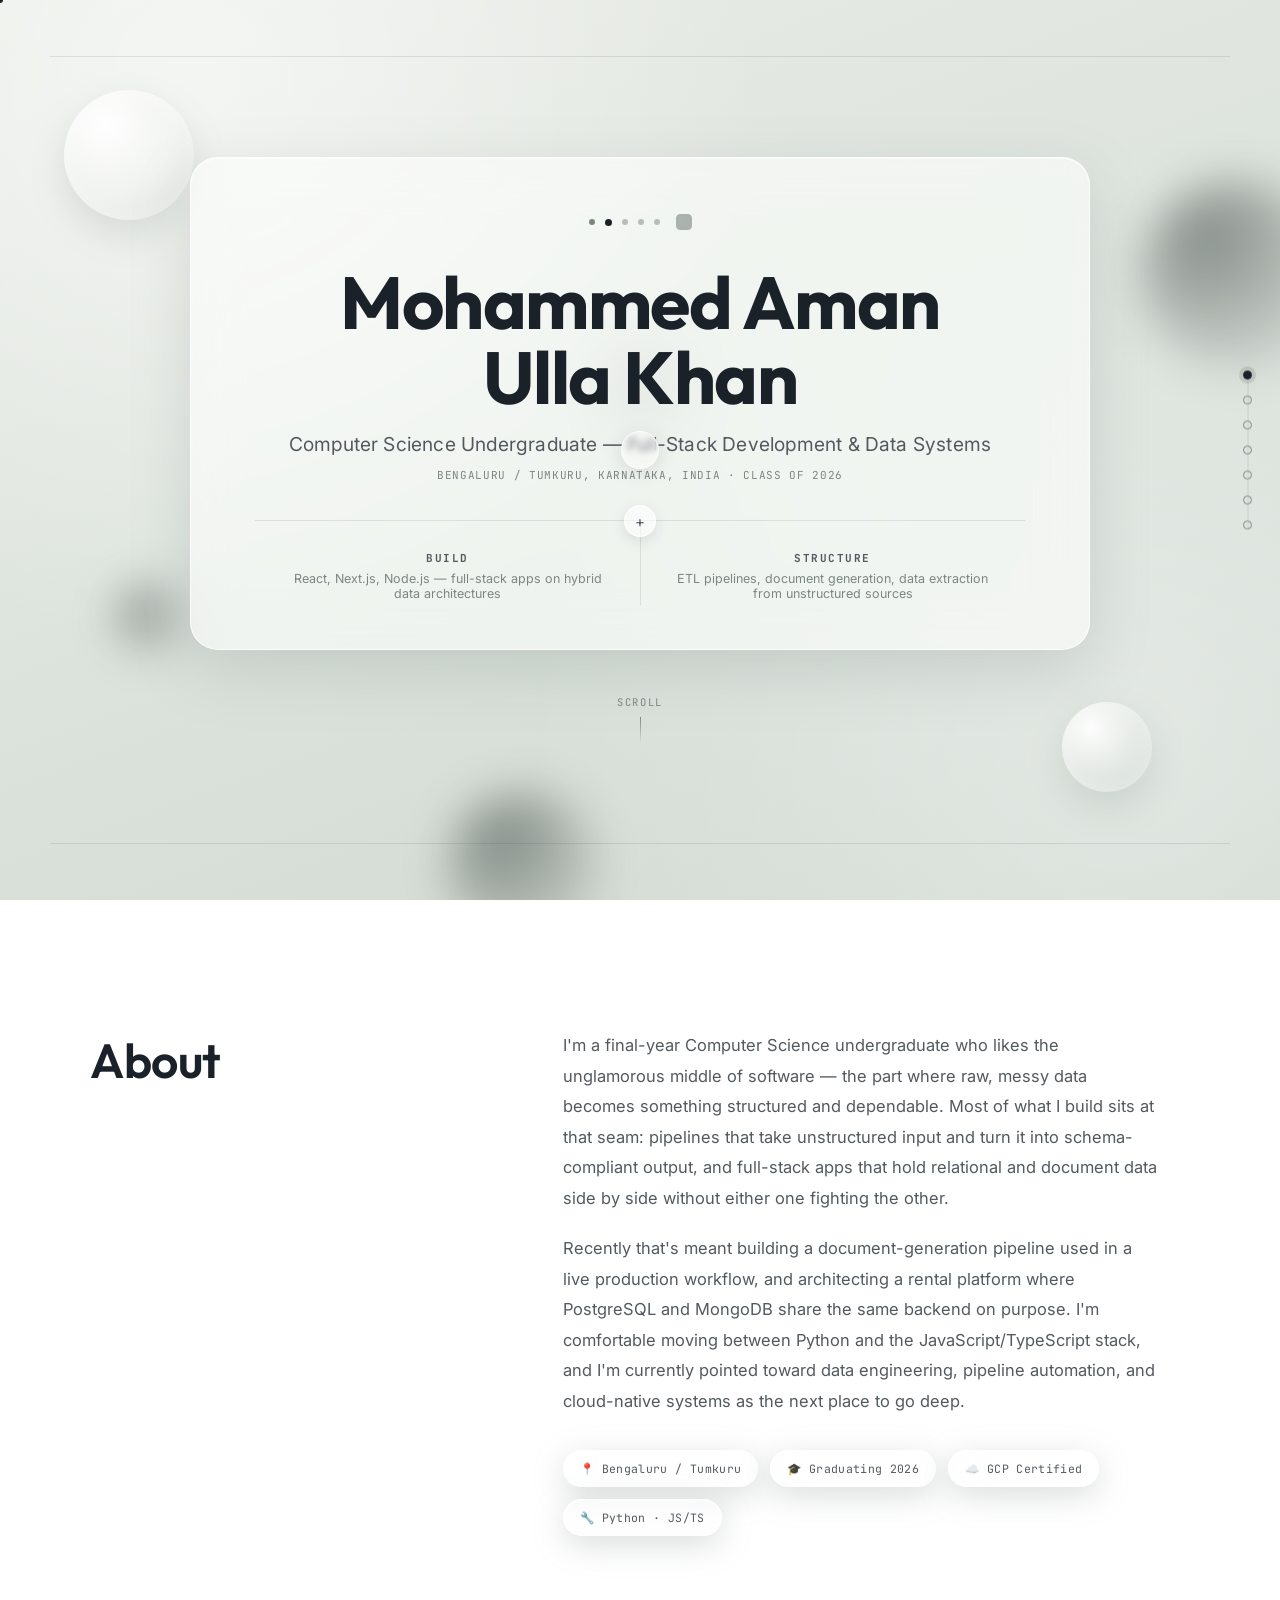
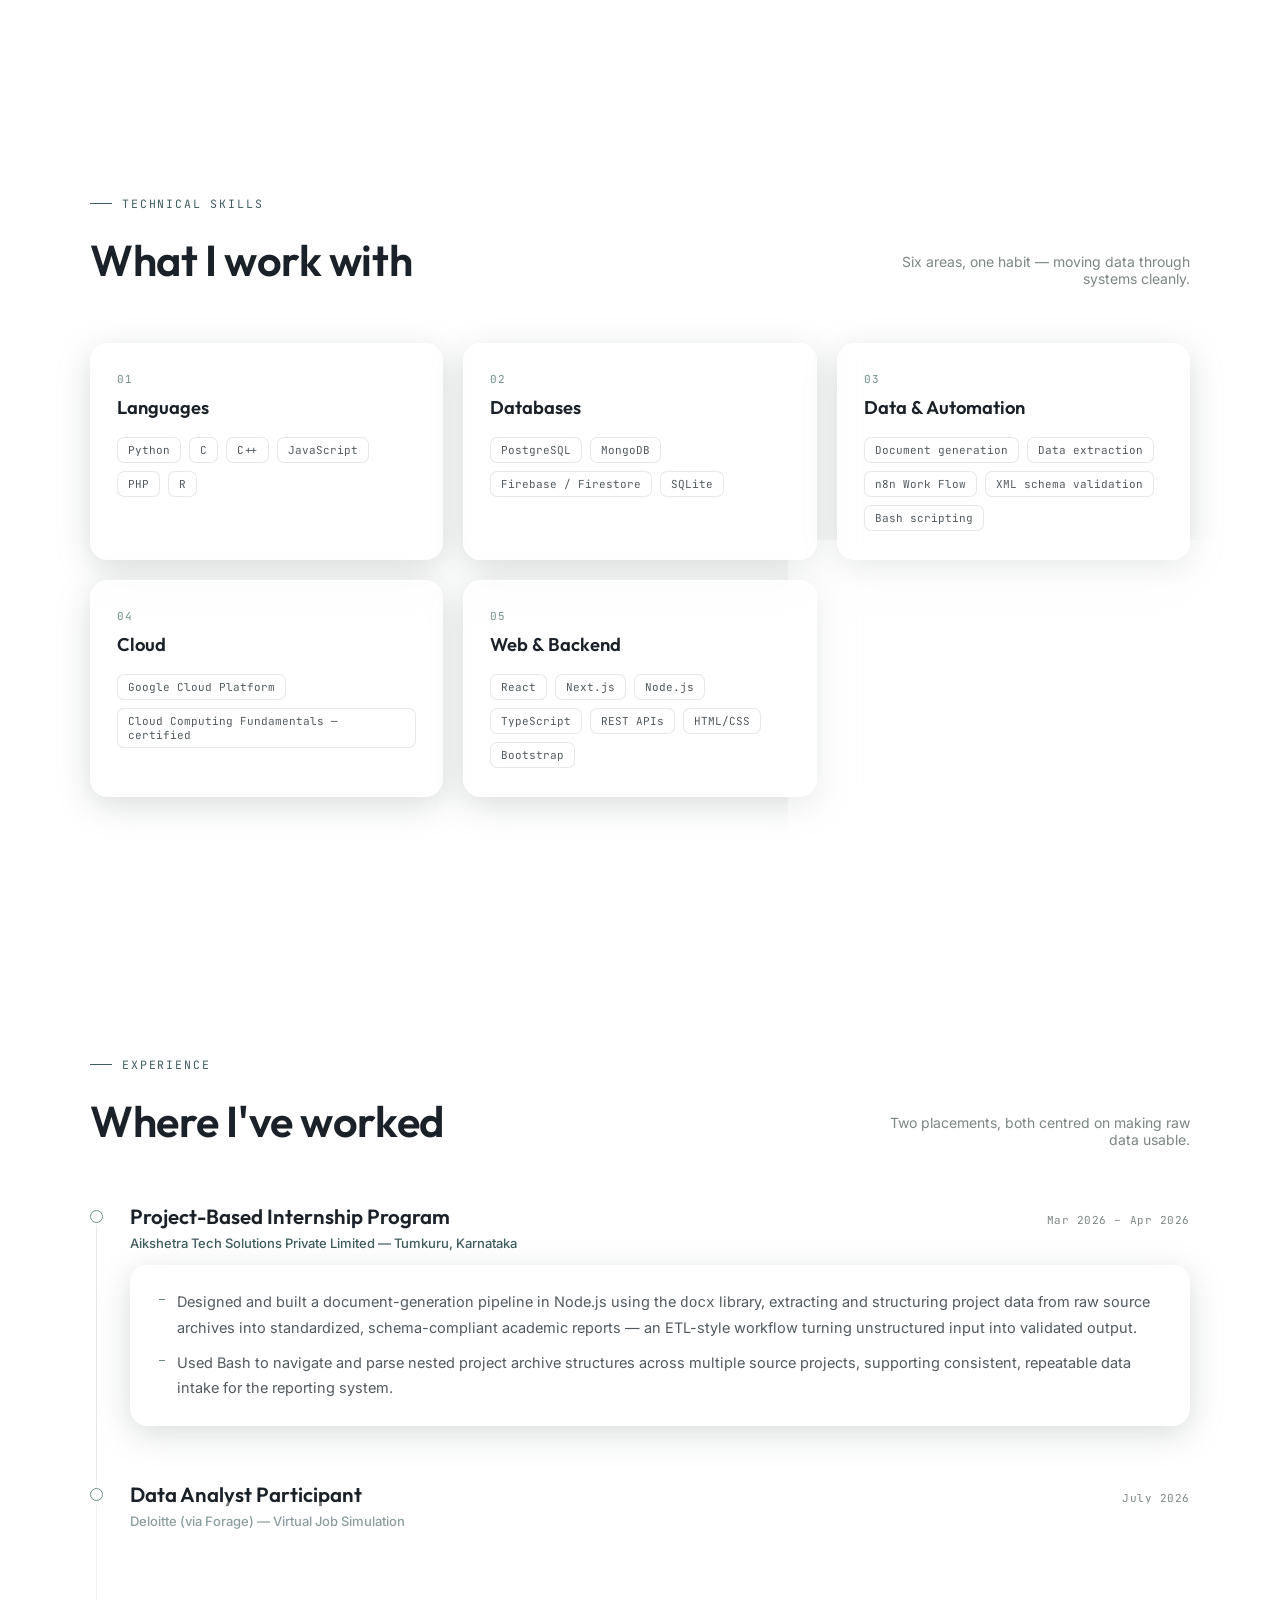
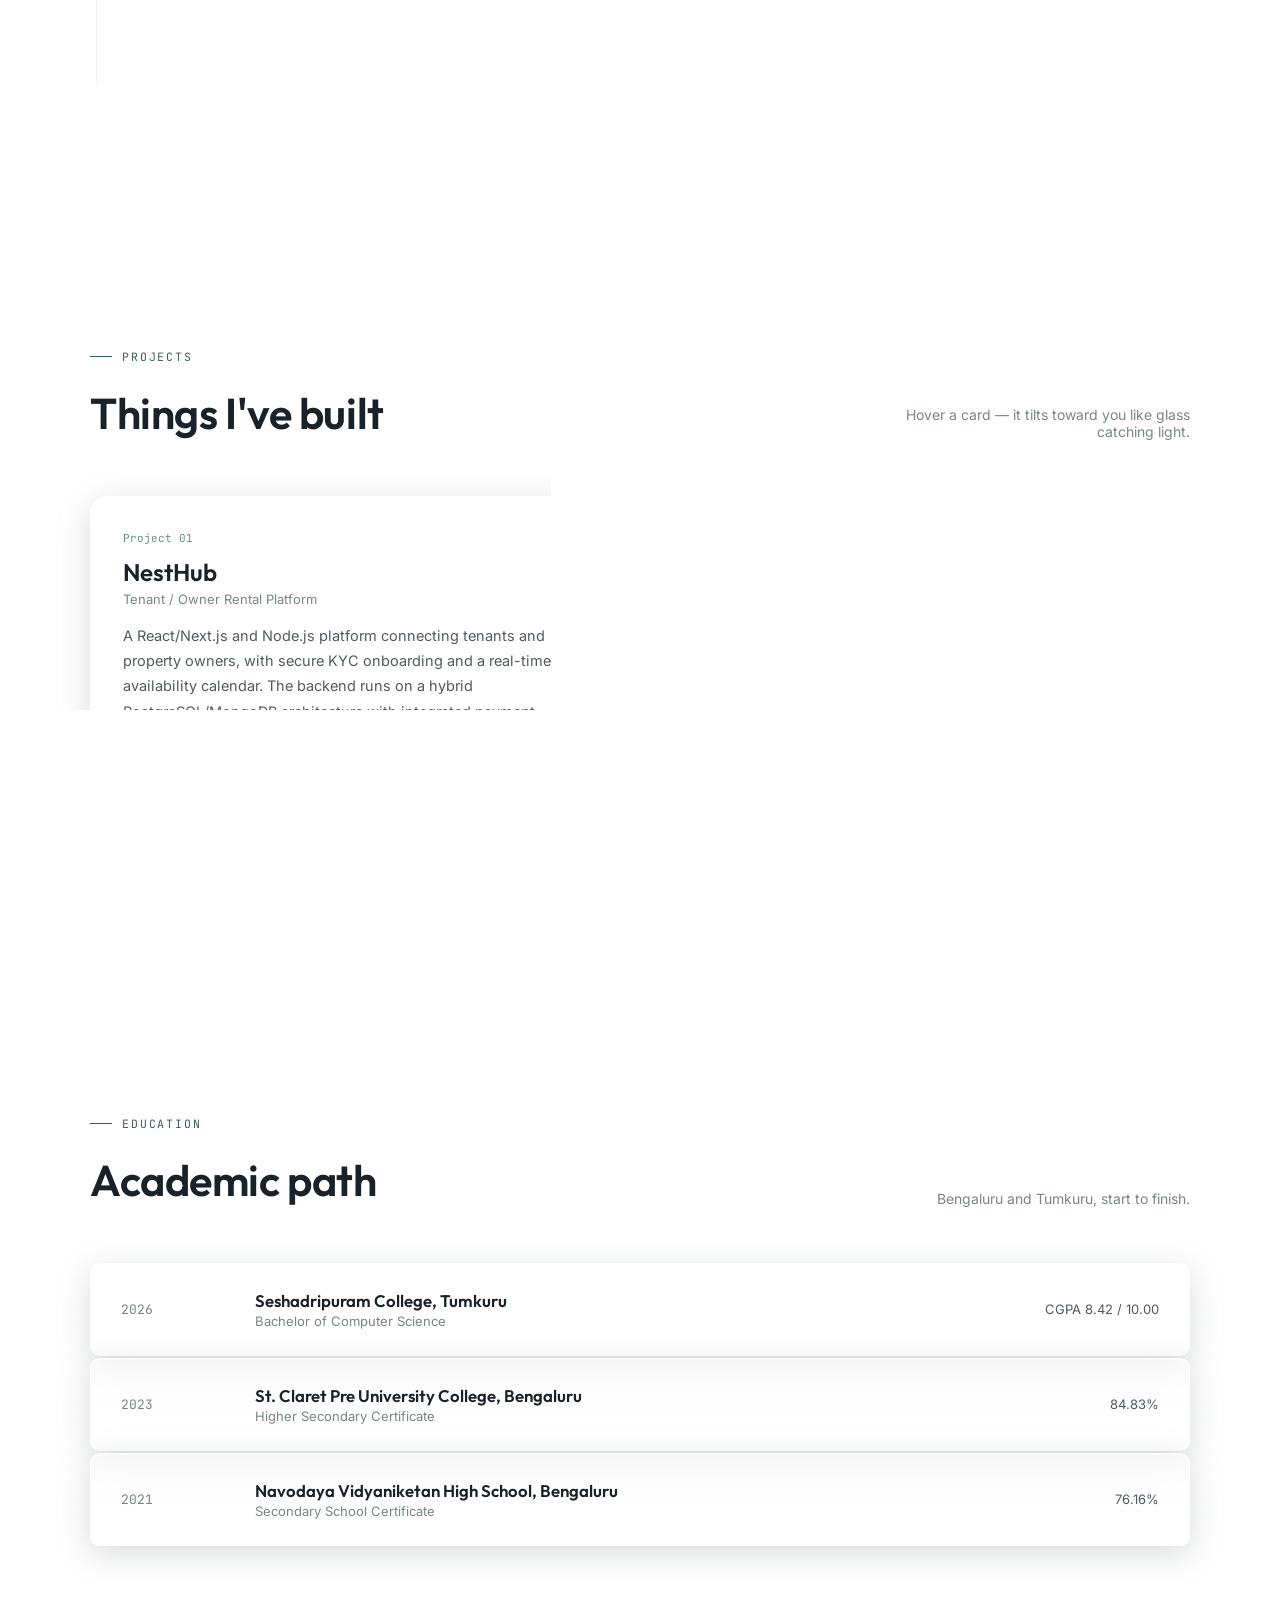
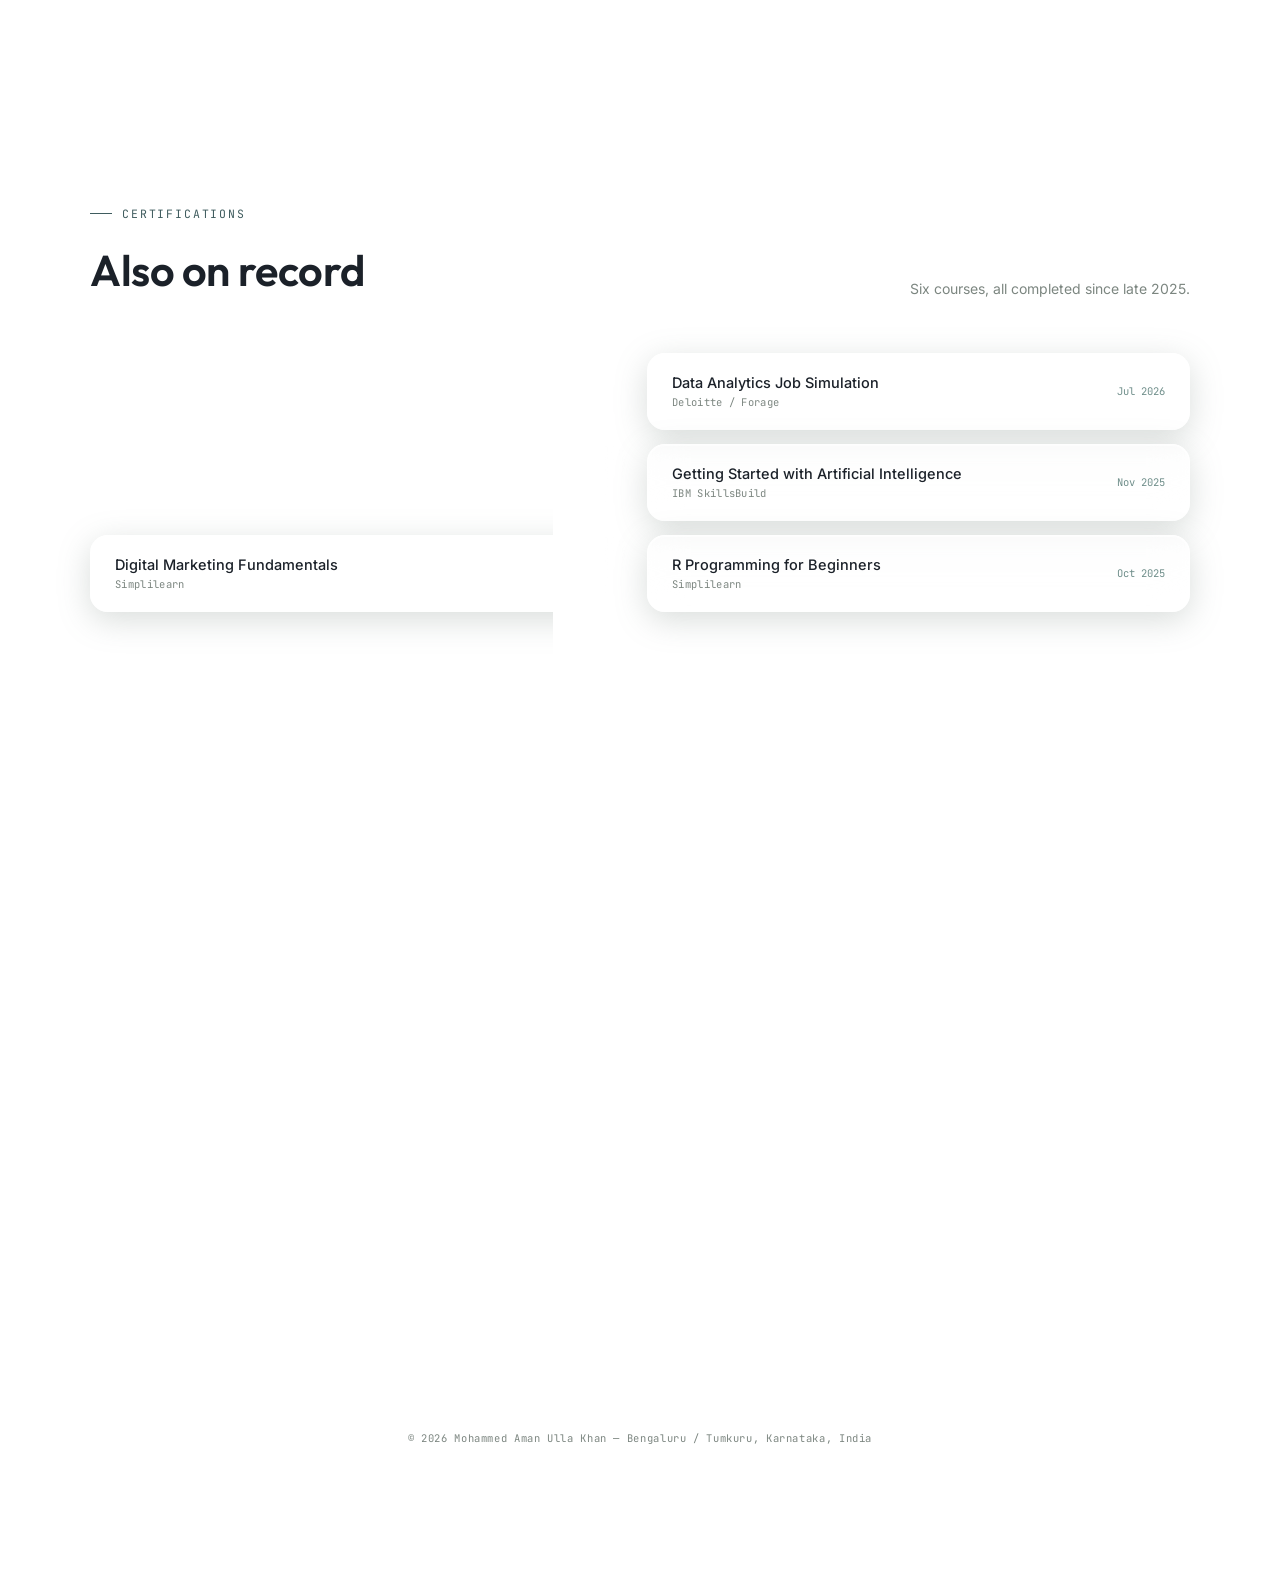
==== portfolio.html @ ff4b9932 "ic" ====
<!DOCTYPE html>
<html lang="en">

<head>
  <meta charset="UTF-8">
  <meta name="viewport" content="width=device-width, initial-scale=1.0">
  <title>Mohammed Aman Ulla Khan — Computer Science Portfolio</title>
  <meta name="description"
    content="Portfolio of Mohammed Aman Ulla Khan, Computer Science undergraduate — full-stack development, data pipelines, cloud fundamentals.">
  <link rel="preconnect" href="https://fonts.googleapis.com">
  <link rel="preconnect" href="https://fonts.gstatic.com" crossorigin>
  <link
    href="https://fonts.googleapis.com/css2?family=Outfit:wght@300;400;500;600;700;800&family=Inter:wght@300;400;500;600&family=JetBrains+Mono:wght@400;500&display=swap"
    rel="stylesheet">
  <style>
    /* ============ TOKENS ============ */
    :root {
      --bg-1: #e9ece6;
      --bg-2: #dde4dd;
      --bg-3: #cfd8d0;
      --glass: rgba(255, 255, 255, 0.40);
      --glass-strong: rgba(255, 255, 255, 0.58);
      --glass-border: rgba(255, 255, 255, 0.75);
      --glass-shadow: rgba(120, 133, 124, 0.28);
      --ink: #1b2129;
      --ink-soft: #525a5f;
      --ink-faint: #7c8680;
      --steel: #7c8790;
      --accent: #3f5c5e;
      --accent-soft: #6f8e8a;
      --line: rgba(27, 33, 41, 0.10);
      --radius-lg: 28px;
      --radius-md: 18px;
      --radius-sm: 10px;
      --maxw: 1180px;
    }

    *,
    *::before,
    *::after {
      box-sizing: border-box;
      margin: 0;
      padding: 0;
    }

    html {
      scroll-behavior: smooth;
    }

    body {
      font-family: 'Inter', sans-serif;
      background:
        radial-gradient(circle at 15% 8%, rgba(255, 255, 255, 0.55), transparent 42%),
        radial-gradient(circle at 88% 82%, rgba(255, 255, 255, 0.35), transparent 45%),
        linear-gradient(160deg, var(--bg-1) 0%, var(--bg-2) 48%, var(--bg-3) 100%);
      background-attachment: fixed;
      color: var(--ink);
      overflow-x: hidden;
      min-height: 100vh;
      cursor: none;
    }

    @media (pointer:coarse) {
      body {
        cursor: auto;
      }
    }

    a {
      color: inherit;
      text-decoration: none;
    }

    ul {
      list-style: none;
    }

    img {
      max-width: 100%;
      display: block;
    }

    .wrap {
      max-width: var(--maxw);
      margin: 0 auto;
      padding: 0 40px;
    }

    /* ============ CUSTOM CURSOR ============ */
    .cursor-dot,
    .cursor-glass {
      position: fixed;
      top: 0;
      left: 0;
      pointer-events: none;
      z-index: 9999;
      border-radius: 50%;
      transform: translate(-50%, -50%);
    }

    .cursor-dot {
      width: 6px;
      height: 6px;
      background: var(--ink);
      transition: opacity .2s ease;
    }

    .cursor-glass {
      width: 38px;
      height: 38px;
      background: rgba(255, 255, 255, 0.28);
      border: 1px solid rgba(255, 255, 255, 0.8);
      backdrop-filter: blur(3px);
      box-shadow: 0 4px 18px rgba(90, 105, 100, 0.18), inset 0 0 10px rgba(255, 255, 255, 0.4);
      transition: width .35s cubic-bezier(.2, .8, .2, 1), height .35s cubic-bezier(.2, .8, .2, 1), background .35s ease, opacity .2s ease;
    }

    .cursor-glass.hovering {
      width: 72px;
      height: 72px;
      background: rgba(255, 255, 255, 0.16);
      border-color: rgba(255, 255, 255, 0.55);
    }

    @media (pointer:coarse) {

      .cursor-dot,
      .cursor-glass {
        display: none;
      }
    }

    /* ============ AMBIENT DROPLETS ============ */
    .droplet-field {
      position: fixed;
      inset: 0;
      z-index: 0;
      overflow: hidden;
      pointer-events: none;
    }

    .droplet {
      position: absolute;
      border-radius: 50%;
      background: radial-gradient(circle at 32% 28%, rgba(255, 255, 255, 0.9), rgba(255, 255, 255, 0.05) 55%, rgba(160, 175, 168, 0.25) 100%);
      filter: blur(0px);
      box-shadow: inset 0 0 20px rgba(255, 255, 255, 0.5), 0 15px 35px rgba(110, 125, 118, 0.18);
    }

    .droplet.shadowed {
      background: radial-gradient(circle at 35% 30%, rgba(60, 68, 64, 0.55), rgba(20, 24, 22, 0.15) 60%, transparent 100%);
      box-shadow: none;
      filter: blur(22px);
    }

    .d1 {
      width: 130px;
      height: 130px;
      top: 10%;
      left: 5%;
    }

    .d2 {
      width: 70px;
      height: 70px;
      top: 65%;
      left: 9%;
    }

    .d3 {
      width: 190px;
      height: 190px;
      top: 20%;
      right: -4%;
      filter: blur(14px);
    }

    .d4 {
      width: 90px;
      height: 90px;
      top: 78%;
      right: 10%;
    }

    .d5 {
      width: 60px;
      height: 60px;
      top: 40%;
      left: 48%;
      filter: blur(1px);
    }

    .d6 {
      width: 150px;
      height: 150px;
      top: 88%;
      left: 35%;
    }

    /* ============ NAV DOTS ============ */
    .dot-nav {
      position: fixed;
      right: 28px;
      top: 50%;
      transform: translateY(-50%);
      z-index: 500;
      display: flex;
      flex-direction: column;
      align-items: center;
      gap: 16px;
    }

    .dot-nav .track {
      position: absolute;
      top: 0;
      left: 50%;
      transform: translateX(-50%);
      width: 1px;
      height: 100%;
      background: var(--line);
      z-index: -1;
    }

    .dot-nav button {
      width: 9px;
      height: 9px;
      border-radius: 50%;
      border: 1.5px solid var(--ink-faint);
      background: transparent;
      cursor: pointer;
      position: relative;
      transition: all .3s ease;
    }

    .dot-nav button::after {
      content: attr(data-label);
      position: absolute;
      right: 22px;
      top: 50%;
      transform: translateY(-50%);
      font-family: 'JetBrains Mono', monospace;
      font-size: 10.5px;
      letter-spacing: .08em;
      color: var(--ink-soft);
      white-space: nowrap;
      opacity: 0;
      transition: opacity .25s ease;
      background: var(--glass-strong);
      padding: 4px 9px;
      border-radius: 6px;
      border: 1px solid var(--glass-border);
      backdrop-filter: blur(8px);
    }

    .dot-nav button:hover::after {
      opacity: 1;
    }

    .dot-nav button.active {
      background: var(--ink);
      border-color: var(--ink);
      width: 9px;
      height: 9px;
      box-shadow: 0 0 0 4px rgba(27, 33, 41, 0.12);
    }

    @media (max-width:900px) {
      .dot-nav {
        display: none;
      }
    }

    /* ============ SECTION SHELL ============ */
    .section {
      position: relative;
      z-index: 1;
      padding: 130px 0;
    }

    .eyebrow {
      font-family: 'JetBrains Mono', monospace;
      font-size: 11.5px;
      letter-spacing: .16em;
      text-transform: uppercase;
      color: var(--accent);
      display: flex;
      align-items: center;
      gap: 10px;
      margin-bottom: 22px;
    }

    .eyebrow::before {
      content: '';
      width: 22px;
      height: 1px;
      background: var(--accent);
    }

    .reveal {
      opacity: 0;
      transform: translateY(34px);
      transition: opacity .9s cubic-bezier(.16, 1, .3, 1), transform .9s cubic-bezier(.16, 1, .3, 1);
    }

    .reveal.in-view {
      opacity: 1;
      transform: translateY(0);
    }

    .reveal-stag>* {
      opacity: 0;
      transform: translateY(28px);
      transition: opacity .7s cubic-bezier(.16, 1, .3, 1), transform .7s cubic-bezier(.16, 1, .3, 1);
    }

    .reveal-stag.in-view>* {
      opacity: 1;
      transform: translateY(0);
    }

    .reveal-stag.in-view>*:nth-child(1) {
      transition-delay: .05s;
    }

    .reveal-stag.in-view>*:nth-child(2) {
      transition-delay: .14s;
    }

    .reveal-stag.in-view>*:nth-child(3) {
      transition-delay: .23s;
    }

    .reveal-stag.in-view>*:nth-child(4) {
      transition-delay: .32s;
    }

    .reveal-stag.in-view>*:nth-child(5) {
      transition-delay: .41s;
    }

    .reveal-stag.in-view>*:nth-child(6) {
      transition-delay: .5s;
    }

    /* ============ GLASS ============ */
    .glass {
      background: var(--glass);
      border: 1px solid var(--glass-border);
      backdrop-filter: blur(18px) saturate(140%);
      -webkit-backdrop-filter: blur(18px) saturate(140%);
      box-shadow: 0 8px 32px var(--glass-shadow), inset 0 1px 0 rgba(255, 255, 255, 0.6);
      border-radius: var(--radius-md);
    }

    /* ============ HERO ============ */
    .hero {
      min-height: 100vh;
      display: flex;
      flex-direction: column;
      align-items: center;
      justify-content: center;
      padding: 60px 24px;
    }

    .hero-rule {
      width: 100%;
      max-width: var(--maxw);
      height: 1px;
      background: var(--line);
      position: absolute;
      left: 50%;
      transform: translateX(-50%);
    }

    .hero-rule.top {
      top: 56px;
    }

    .hero-rule.bottom {
      bottom: 56px;
    }

    .hero-card {
      width: 100%;
      max-width: 900px;
      padding: 56px 64px 44px;
      border-radius: var(--radius-lg);
      background: var(--glass-strong);
      border: 1px solid var(--glass-border);
      backdrop-filter: blur(24px) saturate(150%);
      box-shadow: 0 20px 60px rgba(110, 125, 118, 0.22), inset 0 1px 0 rgba(255, 255, 255, 0.7);
      text-align: center;
      position: relative;
      animation: card-in 1.1s cubic-bezier(.16, 1, .3, 1) both;
    }

    @keyframes card-in {
      from {
        opacity: 0;
        transform: translateY(24px) scale(.98);
      }

      to {
        opacity: 1;
        transform: translateY(0) scale(1);
      }
    }

    .hero-dots {
      display: flex;
      justify-content: center;
      align-items: center;
      gap: 10px;
      margin-bottom: 34px;
    }

    .hero-dots span {
      width: 6px;
      height: 6px;
      border-radius: 50%;
      background: var(--ink-faint);
      opacity: .5;
    }

    .hero-dots span.on {
      background: var(--ink);
      opacity: 1;
      width: 7px;
      height: 7px;
    }

    .hero-dots .grid-i {
      width: 16px;
      height: 16px;
      border: 1.4px solid var(--ink-faint);
      border-radius: 4px;
      margin-left: 6px;
      opacity: .6;
      position: relative;
    }

    .hero-dots .grid-i::before,
    .hero-dots .grid-i::after {
      content: '';
      position: absolute;
      background: var(--ink-faint);
    }

    .hero-dots .grid-i::before {
      left: 50%;
      top: 2px;
      bottom: 2px;
      width: 1px;
      transform: translateX(-50%);
    }

    .hero-dots .grid-i::after {
      top: 50%;
      left: 2px;
      right: 2px;
      height: 1px;
      transform: translateY(-50%);
    }

    h1.name {
      font-family: 'Outfit', sans-serif;
      font-weight: 700;
      font-size: clamp(2.4rem, 6vw, 4.6rem);
      line-height: 1.02;
      letter-spacing: -0.02em;
      color: var(--ink);
    }

    .role {
      font-family: 'Inter', sans-serif;
      font-weight: 400;
      color: var(--ink-soft);
      font-size: clamp(1rem, 1.6vw, 1.2rem);
      margin-top: 18px;
      letter-spacing: .01em;
    }

    .hero-loc {
      font-family: 'JetBrains Mono', monospace;
      font-size: 11px;
      color: var(--ink-faint);
      margin-top: 12px;
      letter-spacing: .06em;
      text-transform: uppercase;
    }

    .hero-divider {
      height: 1px;
      background: var(--line);
      margin: 38px 0 0;
    }

    .hero-columns {
      display: flex;
      justify-content: center;
      align-items: stretch;
      position: relative;
      padding-top: 26px;
    }

    .hero-columns .col {
      flex: 1;
      padding: 4px 30px;
    }

    .hero-columns .col h4 {
      font-family: 'JetBrains Mono', monospace;
      font-size: 11px;
      letter-spacing: .14em;
      color: var(--ink-soft);
      text-transform: uppercase;
    }

    .hero-columns .col p {
      font-size: 12.5px;
      color: var(--ink-faint);
      margin-top: 6px;
    }

    .hero-plus {
      position: absolute;
      top: -16px;
      left: 50%;
      transform: translateX(-50%);
      width: 32px;
      height: 32px;
      border-radius: 50%;
      background: var(--glass-strong);
      border: 1px solid var(--glass-border);
      display: flex;
      align-items: center;
      justify-content: center;
      font-size: 15px;
      color: var(--ink-soft);
      box-shadow: 0 4px 14px rgba(110, 125, 118, 0.2);
    }

    .hero-columns::before {
      content: '';
      position: absolute;
      left: 50%;
      top: 0;
      bottom: 0;
      width: 1px;
      background: var(--line);
    }

    .scroll-cue {
      margin-top: 44px;
      display: flex;
      flex-direction: column;
      align-items: center;
      gap: 8px;
      font-family: 'JetBrains Mono', monospace;
      font-size: 10.5px;
      letter-spacing: .16em;
      color: var(--ink-faint);
      text-transform: uppercase;
      animation: float-y 2.6s ease-in-out infinite;
    }

    .scroll-cue .arrow {
      width: 1px;
      height: 26px;
      background: linear-gradient(var(--ink-faint), transparent);
    }

    @keyframes float-y {

      0%,
      100% {
        transform: translateY(0);
      }

      50% {
        transform: translateY(6px);
      }
    }

    /* ============ ABOUT ============ */
    .about-grid {
      display: grid;
      grid-template-columns: 0.9fr 1.4fr;
      gap: 70px;
      align-items: start;
    }

    .about-grid h2 {
      font-family: 'Outfit', sans-serif;
      font-weight: 600;
      font-size: clamp(2rem, 4vw, 3rem);
      letter-spacing: -0.01em;
      color: var(--ink);
      position: sticky;
      top: 120px;
    }

    .about-copy p {
      font-size: 16.5px;
      line-height: 1.85;
      color: var(--ink-soft);
      max-width: 60ch;
    }

    .about-copy p+p {
      margin-top: 20px;
    }

    .fact-row {
      display: flex;
      flex-wrap: wrap;
      gap: 12px;
      margin-top: 34px;
    }

    .fact-chip {
      padding: 10px 16px;
      border-radius: 100px;
      font-family: 'JetBrains Mono', monospace;
      font-size: 11.5px;
      color: var(--ink-soft);
      letter-spacing: .03em;
    }

    @media (max-width:900px) {
      .about-grid {
        grid-template-columns: 1fr;
        gap: 30px;
      }

      .about-grid h2 {
        position: static;
      }
    }

    /* ============ SECTION HEADERS ============ */
    .head-row {
      display: flex;
      justify-content: space-between;
      align-items: flex-end;
      margin-bottom: 56px;
      gap: 24px;
      flex-wrap: wrap;
    }

    .head-row h2 {
      font-family: 'Outfit', sans-serif;
      font-weight: 600;
      font-size: clamp(1.9rem, 3.6vw, 2.7rem);
      letter-spacing: -0.01em;
    }

    .head-row .sub {
      color: var(--ink-faint);
      font-size: 14px;
      max-width: 34ch;
      text-align: right;
    }

    @media (max-width:700px) {
      .head-row .sub {
        text-align: left;
      }
    }

    /* ============ SKILLS ============ */
    .skill-grid {
      display: grid;
      grid-template-columns: repeat(3, 1fr);
      gap: 20px;
    }

    .skill-card {
      padding: 28px 26px;
      transition: transform .45s cubic-bezier(.16, 1, .3, 1), box-shadow .45s ease;
    }

    .skill-card:hover {
      transform: translateY(-6px);
      box-shadow: 0 22px 46px rgba(110, 125, 118, 0.28), inset 0 1px 0 rgba(255, 255, 255, 0.7);
    }

    .skill-card .num {
      font-family: 'JetBrains Mono', monospace;
      font-size: 11px;
      color: var(--accent-soft);
      letter-spacing: .1em;
    }

    .skill-card h3 {
      font-family: 'Outfit', sans-serif;
      font-weight: 600;
      font-size: 1.15rem;
      margin-top: 10px;
      color: var(--ink);
    }

    .tag-row {
      display: flex;
      flex-wrap: wrap;
      gap: 8px;
      margin-top: 18px;
    }

    .tag {
      font-family: 'JetBrains Mono', monospace;
      font-size: 11px;
      color: var(--ink-soft);
      border: 1px solid var(--line);
      padding: 5px 10px;
      border-radius: 7px;
      background: rgba(255, 255, 255, 0.3);
    }

    @media (max-width:900px) {
      .skill-grid {
        grid-template-columns: repeat(2, 1fr);
      }
    }

    @media (max-width:560px) {
      .skill-grid {
        grid-template-columns: 1fr;
      }
    }

    /* ============ EXPERIENCE TIMELINE ============ */
    .timeline {
      position: relative;
      padding-left: 40px;
    }

    .timeline::before {
      content: '';
      position: absolute;
      left: 6px;
      top: 6px;
      bottom: 6px;
      width: 1px;
      background: var(--line);
    }

    .tl-item {
      position: relative;
      padding-bottom: 56px;
    }

    .tl-item:last-child {
      padding-bottom: 0;
    }

    .tl-item::before {
      content: '';
      position: absolute;
      left: -40px;
      top: 6px;
      width: 13px;
      height: 13px;
      border-radius: 50%;
      background: var(--glass-strong);
      border: 1.5px solid var(--accent-soft);
      box-shadow: 0 0 0 4px rgba(255, 255, 255, 0.5);
    }

    .tl-head {
      display: flex;
      justify-content: space-between;
      align-items: baseline;
      flex-wrap: wrap;
      gap: 8px;
      margin-bottom: 6px;
    }

    .tl-head h3 {
      font-family: 'Outfit', sans-serif;
      font-weight: 600;
      font-size: 1.28rem;
      color: var(--ink);
    }

    .tl-head .date {
      font-family: 'JetBrains Mono', monospace;
      font-size: 11px;
      color: var(--ink-faint);
      letter-spacing: .05em;
      white-space: nowrap;
    }

    .tl-item .place {
      font-size: 13px;
      color: var(--accent);
      margin-bottom: 14px;
      font-weight: 500;
    }

    .tl-card {
      padding: 24px 28px;
    }

    .tl-card ul {
      display: flex;
      flex-direction: column;
      gap: 11px;
    }

    .tl-card li {
      font-size: 14.5px;
      line-height: 1.7;
      color: var(--ink-soft);
      padding-left: 18px;
      position: relative;
    }

    .tl-card li::before {
      content: '';
      position: absolute;
      left: 0;
      top: 9px;
      width: 6px;
      height: 1px;
      background: var(--accent-soft);
    }

    /* ============ PROJECTS ============ */
    .project-grid {
      display: grid;
      grid-template-columns: 1fr 1fr;
      gap: 24px;
    }

    .project-card {
      padding: 34px 32px;
      position: relative;
      overflow: hidden;
      transform-style: preserve-3d;
      transition: transform .15s ease-out, box-shadow .4s ease;
    }

    .project-card:hover {
      box-shadow: 0 26px 55px rgba(110, 125, 118, 0.3), inset 0 1px 0 rgba(255, 255, 255, 0.7);
    }

    .project-card .pnum {
      font-family: 'JetBrains Mono', monospace;
      font-size: 11px;
      color: var(--accent-soft);
    }

    .project-card h3 {
      font-family: 'Outfit', sans-serif;
      font-weight: 600;
      font-size: 1.5rem;
      margin-top: 12px;
    }

    .project-card .p-role {
      font-size: 13px;
      color: var(--ink-faint);
      margin-top: 4px;
      margin-bottom: 16px;
    }

    .project-card p.desc {
      font-size: 14.5px;
      line-height: 1.75;
      color: var(--ink-soft);
    }

    .project-card .tag-row {
      margin-top: 20px;
    }

    @media (max-width:900px) {
      .project-grid {
        grid-template-columns: 1fr;
      }
    }

    /* ============ EDUCATION ============ */
    .edu-list {
      display: flex;
      flex-direction: column;
      gap: 2px;
    }

    .edu-row {
      display: grid;
      grid-template-columns: 110px 1.4fr 1fr;
      gap: 24px;
      align-items: center;
      padding: 26px 30px;
      border-radius: var(--radius-sm);
      transition: background .3s ease, transform .3s ease;
    }

    .edu-row:hover {
      background: rgba(255, 255, 255, 0.28);
      transform: translateX(6px);
    }

    .edu-row .year {
      font-family: 'JetBrains Mono', monospace;
      font-size: 13px;
      color: var(--ink-faint);
    }

    .edu-row h3 {
      font-family: 'Outfit', sans-serif;
      font-weight: 600;
      font-size: 1.05rem;
    }

    .edu-row .score {
      font-size: 13px;
      color: var(--ink-soft);
      text-align: right;
    }

    @media (max-width:700px) {
      .edu-row {
        grid-template-columns: 1fr;
        gap: 6px;
        text-align: left;
      }

      .edu-row .score {
        text-align: left;
      }
    }

    /* ============ CERTIFICATIONS ============ */
    .cert-list {
      display: grid;
      grid-template-columns: repeat(2, 1fr);
      gap: 14px;
    }

    .cert-item {
      padding: 20px 24px;
      display: flex;
      justify-content: space-between;
      align-items: center;
      gap: 16px;
      transition: transform .3s ease;
    }

    .cert-item:hover {
      transform: translateY(-4px);
    }

    .cert-item .c-name {
      font-size: 14.5px;
      font-weight: 500;
      color: var(--ink);
    }

    .cert-item .c-issuer {
      font-family: 'JetBrains Mono', monospace;
      font-size: 10.5px;
      color: var(--ink-faint);
      margin-top: 4px;
      letter-spacing: .03em;
    }

    .cert-item .c-date {
      font-family: 'JetBrains Mono', monospace;
      font-size: 10.5px;
      color: var(--accent-soft);
      white-space: nowrap;
    }

    @media (max-width:700px) {
      .cert-list {
        grid-template-columns: 1fr;
      }
    }

    /* ============ CONTACT / FOOTER ============ */
    .contact-card {
      padding: 70px 60px;
      text-align: center;
      max-width: 800px;
      margin: 0 auto;
      border-radius: var(--radius-lg);
      background: var(--glass-strong);
    }

    .contact-card h2 {
      font-family: 'Outfit', sans-serif;
      font-weight: 700;
      font-size: clamp(1.9rem, 4.2vw, 2.9rem);
      letter-spacing: -0.01em;
    }

    .contact-card p.lead {
      color: var(--ink-soft);
      margin-top: 16px;
      font-size: 15px;
      max-width: 44ch;
      margin-left: auto;
      margin-right: auto;
    }

    .contact-links {
      display: flex;
      justify-content: center;
      gap: 16px;
      margin-top: 38px;
      flex-wrap: wrap;
    }

    .contact-links a,
    .contact-links span {
      font-family: 'JetBrains Mono', monospace;
      font-size: 12.5px;
      padding: 12px 22px;
      border-radius: 100px;
      border: 1px solid var(--line);
      color: var(--ink-soft);
      background: rgba(255, 255, 255, 0.3);
      transition: all .3s ease;
      letter-spacing: .02em;
    }

    .contact-links a:hover {
      background: var(--ink);
      color: var(--bg-1);
      border-color: var(--ink);
    }

    .foot-note {
      text-align: center;
      margin-top: 70px;
      font-family: 'JetBrains Mono', monospace;
      font-size: 10.5px;
      color: var(--ink-faint);
      letter-spacing: .06em;
    }

    /* ============ MISC RESPONSIVE ============ */
    @media (max-width:700px) {
      .wrap {
        padding: 0 22px;
      }

      .hero-card {
        padding: 40px 26px 32px;
      }

      .hero-columns {
        flex-direction: column;
        gap: 20px;
      }

      .hero-columns::before {
        display: none;
      }

      .hero-columns .col {
        padding: 0;
      }

      .section {
        padding: 90px 0;
      }
    }

    ::selection {
      background: var(--ink);
      color: var(--bg-1);
    }
  </style>
</head>

<body>

  <div class="cursor-dot" id="cursorDot"></div>
  <div class="cursor-glass" id="cursorGlass"></div>

  <div class="droplet-field" aria-hidden="true">
    <div class="droplet d1" data-speed="0.04"></div>
    <div class="droplet shadowed d2" data-speed="0.09"></div>
    <div class="droplet shadowed d3" data-speed="0.03"></div>
    <div class="droplet d4" data-speed="0.07"></div>
    <div class="droplet shadowed d5" data-speed="0.12"></div>
    <div class="droplet shadowed d6" data-speed="0.05"></div>
  </div>

  <nav class="dot-nav" aria-label="Section navigation">
    <div class="track"></div>
    <button data-target="hero" data-label="Intro" class="active"></button>
    <button data-target="about" data-label="About"></button>
    <button data-target="skills" data-label="Skills"></button>
    <button data-target="experience" data-label="Experience"></button>
    <button data-target="projects" data-label="Projects"></button>
    <button data-target="education" data-label="Education"></button>
    <button data-target="contact" data-label="Contact"></button>
  </nav>

  <!-- ============ HERO ============ -->
  <header id="hero" class="section hero">
    <div class="hero-rule top"></div>
    <div class="hero-card">
      <div class="hero-dots">
        <span class="on"></span><span></span><span></span><span></span><span></span>
        <span class="grid-i"></span>
      </div>
      <h1 class="name">Mohammed Aman<br>Ulla Khan</h1>
      <p class="role">Computer Science Undergraduate — Full-Stack Development &amp; Data Systems</p>
      <p class="hero-loc">Bengaluru / Tumkuru, Karnataka, India · Class of 2026</p>
      <div class="hero-divider"></div>
      <div class="hero-columns">
        <div class="hero-plus">+</div>
        <div class="col">
          <h4>Build</h4>
          <p>React, Next.js, Node.js — full-stack apps on hybrid data architectures</p>
        </div>
        <div class="col">
          <h4>Structure</h4>
          <p>ETL pipelines, document generation, data extraction from unstructured sources</p>
        </div>
      </div>
    </div>
    <div class="scroll-cue"><span>Scroll</span><span class="arrow"></span></div>
    <div class="hero-rule bottom"></div>
  </header>

  <!-- ============ ABOUT ============ -->
  <section id="about" class="section about">
    <div class="wrap about-grid">
      <h2 class="reveal">About</h2>
      <div class="about-copy">
        <div class="reveal">
          <p>I'm a final-year Computer Science undergraduate who likes the unglamorous middle of software — the part
            where raw, messy data becomes something structured and dependable. Most of what I build sits at that seam:
            pipelines that take unstructured input and turn it into schema-compliant output, and full-stack apps that
            hold relational and document data side by side without either one fighting the other.</p>
          <p>Recently that's meant building a document-generation pipeline used in a live production workflow, and
            architecting a rental platform where PostgreSQL and MongoDB share the same backend on purpose. I'm
            comfortable moving between Python and the JavaScript/TypeScript stack, and I'm currently pointed toward data
            engineering, pipeline automation, and cloud-native systems as the next place to go deep.</p>
        </div>
        <div class="fact-row reveal">
          <span class="fact-chip glass">📍 Bengaluru / Tumkuru</span>
          <span class="fact-chip glass">🎓 Graduating 2026</span>
          <span class="fact-chip glass">☁️ GCP Certified</span>
          <span class="fact-chip glass">🔧 Python · JS/TS</span>
        </div>
      </div>
    </div>
  </section>

  <!-- ============ SKILLS ============ -->
  <section id="skills" class="section skills">
    <div class="wrap">
      <div class="head-row reveal">
        <div>
          <div class="eyebrow">Technical Skills</div>
          <h2>What I work with</h2>
        </div>
        <p class="sub">Six areas, one habit — moving data through systems cleanly.</p>
      </div>
      <div class="skill-grid reveal-stag">
        <div class="skill-card glass">
          <div class="num">01</div>
          <h3>Languages</h3>
          <div class="tag-row">
            <span class="tag">Python</span><span class="tag">C</span><span class="tag">C++</span>
            <span class="tag">JavaScript</span><span class="tag">PHP</span><span class="tag">R</span>
          </div>
        </div>
        <div class="skill-card glass">
          <div class="num">02</div>
          <h3>Databases</h3>
          <div class="tag-row">
            <span class="tag">PostgreSQL</span><span class="tag">MongoDB</span>
            <span class="tag">Firebase / Firestore</span><span class="tag">SQLite</span>
          </div>
        </div>
        <div class="skill-card glass">
          <div class="num">03</div>
          <h3>Data &amp; Automation</h3>
          <div class="tag-row">
            <span class="tag">Document generation</span><span class="tag">Data extraction</span>
            <span class="tag">n8n Work Flow</span>
            <span class="tag">XML schema validation</span><span class="tag">Bash scripting</span>
          </div>
        </div>
        <div class="skill-card glass">
          <div class="num">04</div>
          <h3>Cloud</h3>
          <div class="tag-row">
            <span class="tag">Google Cloud Platform</span><span class="tag">Cloud Computing Fundamentals —
              certified</span>
          </div>
        </div>
        <div class="skill-card glass">
          <div class="num">05</div>
          <h3>Web &amp; Backend</h3>
          <div class="tag-row">
            <span class="tag">React</span><span class="tag">Next.js</span><span class="tag">Node.js</span>
            <span class="tag">TypeScript</span><span class="tag">REST APIs</span><span class="tag">HTML/CSS</span><span
              class="tag">Bootstrap</span>
          </div>
        </div>
        <div class="skill-card glass">
          <div class="num">06</div>
          <h3>Tools &amp; Practice</h3>
          <div class="tag-row">
            <span class="tag">Git</span><span class="tag">GitHub</span><span class="tag">Version control
              workflows</span>
          </div>
        </div>
      </div>
    </div>
  </section>

  <!-- ============ EXPERIENCE ============ -->
  <section id="experience" class="section experience">
    <div class="wrap">
      <div class="head-row reveal">
        <div>
          <div class="eyebrow">Experience</div>
          <h2>Where I've worked</h2>
        </div>
        <p class="sub">Two placements, both centred on making raw data usable.</p>
      </div>
      <div class="timeline">
        <div class="tl-item reveal">
          <div class="tl-head">
            <h3>Project-Based Internship Program</h3>
            <span class="date">Mar 2026 – Apr 2026</span>
          </div>
          <div class="place">Aikshetra Tech Solutions Private Limited — Tumkuru, Karnataka</div>
          <div class="tl-card glass">
            <ul>
              <li>Designed and built a document-generation pipeline in Node.js using the <code>docx</code> library,
                extracting and structuring project data from raw source archives into standardized, schema-compliant
                academic reports — an ETL-style workflow turning unstructured input into validated output.</li>
              <li>Used Bash to navigate and parse nested project archive structures across multiple source projects,
                supporting consistent, repeatable data intake for the reporting system.</li>
            </ul>
          </div>
        </div>
        <div class="tl-item reveal">
          <div class="tl-head">
            <h3>Data Analyst Participant</h3>
            <span class="date">July 2026</span>
          </div>
          <div class="place">Deloitte (via Forage) — Virtual Job Simulation</div>
          <div class="tl-card glass">
            <ul>
              <li>Completed a hands-on job simulation in data analysis and forensic technology, investigating and
                interpreting complex data structures.</li>
              <li>Processed, validated, and analyzed raw datasets to uncover hidden patterns, trace anomalous entries,
                and extract actionable insights.</li>
              <li>Applied structured data manipulation and forensic analytical techniques to ensure data integrity and
                deliver decision-ready reports.</li>
            </ul>
          </div>
        </div>
      </div>
    </div>
  </section>

  <!-- ============ PROJECTS ============ -->
  <section id="projects" class="section projects">
    <div class="wrap">
      <div class="head-row reveal">
        <div>
          <div class="eyebrow">Projects</div>
          <h2>Things I've built</h2>
        </div>
        <p class="sub">Hover a card — it tilts toward you like glass catching light.</p>
      </div>
      <div class="project-grid reveal-stag">
        <div class="project-card glass tilt">
          <div class="pnum">Project 01</div>
          <h3>NestHub</h3>
          <p class="p-role">Tenant / Owner Rental Platform</p>
          <p class="desc">A React/Next.js and Node.js platform connecting tenants and property owners, with secure KYC
            onboarding and a real-time availability calendar. The backend runs on a hybrid PostgreSQL/MongoDB
            architecture with integrated payment gateway support — relational and document models sharing one system on
            purpose.</p>
          <div class="tag-row">
            <span class="tag">Next.js</span><span class="tag">Node.js</span><span class="tag">PostgreSQL</span><span
              class="tag">MongoDB</span>
          </div>
        </div>
        <div class="project-card glass tilt">
          <div class="pnum">Project 02</div>
          <h3>Flutter Expense Calculator</h3>
          <p class="p-role">Mobile expense tracking app</p>
          <p class="desc">A Flutter/Dart mobile app with light and dark mode, local data persistence, and real-time
            state management for full offline availability, plus dynamic visualization of weekly and monthly spending
            trends from locally stored transaction data.</p>
          <div class="tag-row">
            <span class="tag">Flutter</span><span class="tag">Dart</span><span class="tag">State management</span><span
              class="tag">Offline-first</span>
          </div>
        </div>
      </div>
    </div>
  </section>

  <!-- ============ EDUCATION ============ -->
  <section id="education" class="section education">
    <div class="wrap">
      <div class="head-row reveal">
        <div>
          <div class="eyebrow">Education</div>
          <h2>Academic path</h2>
        </div>
        <p class="sub">Bengaluru and Tumkuru, start to finish.</p>
      </div>
      <div class="edu-list reveal-stag">
        <div class="edu-row glass">
          <span class="year">2026</span>
          <div>
            <h3>Seshadripuram College, Tumkuru</h3>
            <p style="font-size:13px;color:var(--ink-faint);margin-top:2px;">Bachelor of Computer Science</p>
          </div>
          <span class="score">CGPA 8.42 / 10.00</span>
        </div>
        <div class="edu-row glass">
          <span class="year">2023</span>
          <div>
            <h3>St. Claret Pre University College, Bengaluru</h3>
            <p style="font-size:13px;color:var(--ink-faint);margin-top:2px;">Higher Secondary Certificate</p>
          </div>
          <span class="score"> 84.83%</span>
        </div>
        <div class="edu-row glass">
          <span class="year">2021</span>
          <div>
            <h3>Navodaya Vidyaniketan High School, Bengaluru</h3>
            <p style="font-size:13px;color:var(--ink-faint);margin-top:2px;">Secondary School Certificate</p>
          </div>
          <span class="score">76.16%</span>
        </div>
      </div>
    </div>
  </section>

  <!-- ============ CERTIFICATIONS ============ -->
  <section id="certifications" class="section certs">
    <div class="wrap">
      <div class="head-row reveal">
        <div>
          <div class="eyebrow">Certifications</div>
          <h2>Also on record</h2>
        </div>
        <p class="sub">Six courses, all completed since late 2025.</p>
      </div>
      <div class="cert-list reveal-stag">
        <div class="cert-item glass">
          <div>
            <div class="c-name">Advanced Software Engineering Job Simulation</div>
            <div class="c-issuer">Walmart Global Tech / Forage</div>
          </div>
          <span class="c-date">Jul 2026</span>
        </div>
        <div class="cert-item glass">
          <div>
            <div class="c-name">Data Analytics Job Simulation</div>
            <div class="c-issuer">Deloitte / Forage</div>
          </div>
          <span class="c-date">Jul 2026</span>
        </div>
        <div class="cert-item glass">
          <div>
            <div class="c-name">Introduction to Cloud Computing</div>
            <div class="c-issuer">Simplilearn</div>
          </div>
          <span class="c-date">Jul 2026</span>
        </div>
        <div class="cert-item glass">
          <div>
            <div class="c-name">Getting Started with Artificial Intelligence</div>
            <div class="c-issuer">IBM SkillsBuild</div>
          </div>
          <span class="c-date">Nov 2025</span>
        </div>
        <div class="cert-item glass">
          <div>
            <div class="c-name">Digital Marketing Fundamentals</div>
            <div class="c-issuer">Simplilearn</div>
          </div>
          <span class="c-date">Nov 2025</span>
        </div>
        <div class="cert-item glass">
          <div>
            <div class="c-name">R Programming for Beginners</div>
            <div class="c-issuer">Simplilearn</div>
          </div>
          <span class="c-date">Oct 2025</span>
        </div>
      </div>
    </div>
  </section>

  <!-- ============ CONTACT ============ -->
  <footer id="contact" class="section contact">
    <div class="wrap">
      <div class="contact-card glass reveal">
        <div class="eyebrow" style="justify-content:center;">Get in touch</div>
        <h2>Let's build something structured.</h2>
        <p class="lead">Open to opportunities in full-stack development, data engineering, and pipeline automation.</p>
        <div class="contact-links">
          <a href="mailto:imaadkhansep024@gmail.com">imaadkhansep024@gmail.com</a>
          <a href="tel:+918088282083">+91 80882 82083</a>
          <span>LinkedIn</span>
          <span>GitHub</span>
          <span>Portfolio</span>
        </div>
      </div>
      <p class="foot-note">© 2026 Mohammed Aman Ulla Khan — Bengaluru / Tumkuru, Karnataka, India</p>
    </div>
  </footer>

  <script>
    /* ---------- custom cursor ---------- */
    const dot = document.getElementById('cursorDot');
    const glass = document.getElementById('cursorGlass');
    let mx = window.innerWidth / 2, my = window.innerHeight / 2, gx = mx, gy = my;
    window.addEventListener('mousemove', e => {
      mx = e.clientX; my = e.clientY;
      dot.style.left = mx + 'px'; dot.style.top = my + 'px';
    });
    function loop() {
      gx += (mx - gx) * 0.16; gy += (my - gy) * 0.16;
      glass.style.left = gx + 'px'; glass.style.top = gy + 'px';
      requestAnimationFrame(loop);
    }
    loop();
    document.querySelectorAll('a, button, .skill-card, .project-card, .cert-item, .edu-row').forEach(el => {
      el.addEventListener('mouseenter', () => glass.classList.add('hovering'));
      el.addEventListener('mouseleave', () => glass.classList.remove('hovering'));
    });

    /* ---------- scroll reveal ---------- */
    const io = new IntersectionObserver((entries) => {
      entries.forEach(entry => {
        if (entry.isIntersecting) { entry.target.classList.add('in-view'); }
      });
    }, { threshold: 0.18 });
    document.querySelectorAll('.reveal, .reveal-stag').forEach(el => io.observe(el));

    /* ---------- active nav dot ---------- */
    const navButtons = document.querySelectorAll('.dot-nav button');
    const sections = Array.from(navButtons).map(b => document.getElementById(b.dataset.target)).filter(Boolean);
    navButtons.forEach(btn => {
      btn.addEventListener('click', () => {
        const target = document.getElementById(btn.dataset.target);
        if (target) target.scrollIntoView({ behavior: 'smooth' });
      });
    });
    const navObserver = new IntersectionObserver((entries) => {
      entries.forEach(entry => {
        if (entry.isIntersecting) {
          navButtons.forEach(b => b.classList.remove('active'));
          const match = Array.from(navButtons).find(b => b.dataset.target === entry.target.id);
          if (match) match.classList.add('active');
        }
      });
    }, { threshold: 0.5 });
    sections.forEach(s => navObserver.observe(s));

    /* ---------- parallax droplets ---------- */
    const droplets = document.querySelectorAll('.droplet');
    window.addEventListener('scroll', () => {
      const y = window.scrollY;
      droplets.forEach(d => {
        const speed = parseFloat(d.dataset.speed);
        d.style.transform = `translateY(${y * speed}px)`;
      });
    });
    window.addEventListener('mousemove', (e) => {
      const cx = (e.clientX / window.innerWidth - 0.5);
      const cy = (e.clientY / window.innerHeight - 0.5);
      droplets.forEach((d, i) => {
        const factor = (i % 2 === 0) ? 14 : -10;
        d.style.marginLeft = (cx * factor) + 'px';
        d.style.marginTop = (cy * factor * 0.6) + 'px';
      });
    });

    /* ---------- project card tilt ---------- */
    document.querySelectorAll('.tilt').forEach(card => {
      card.addEventListener('mousemove', (e) => {
        const r = card.getBoundingClientRect();
        const px = (e.clientX - r.left) / r.width - 0.5;
        const py = (e.clientY - r.top) / r.height - 0.5;
        card.style.transform = `perspective(900px) rotateY(${px * 6}deg) rotateX(${-py * 6}deg) translateY(-4px)`;
      });
      card.addEventListener('mouseleave', () => {
        card.style.transform = 'perspective(900px) rotateY(0) rotateX(0) translateY(0)';
      });
    });

    /* ---------- hero dot cycling (ambient) ---------- */
    let hIdx = 0;
    const hDots = document.querySelectorAll('.hero-dots span:not(.grid-i)');
    setInterval(() => {
      hDots.forEach(s => s.classList.remove('on'));
      hIdx = (hIdx + 1) % hDots.length;
      hDots[hIdx].classList.add('on');
    }, 1800);
  </script>
</body>

</html>
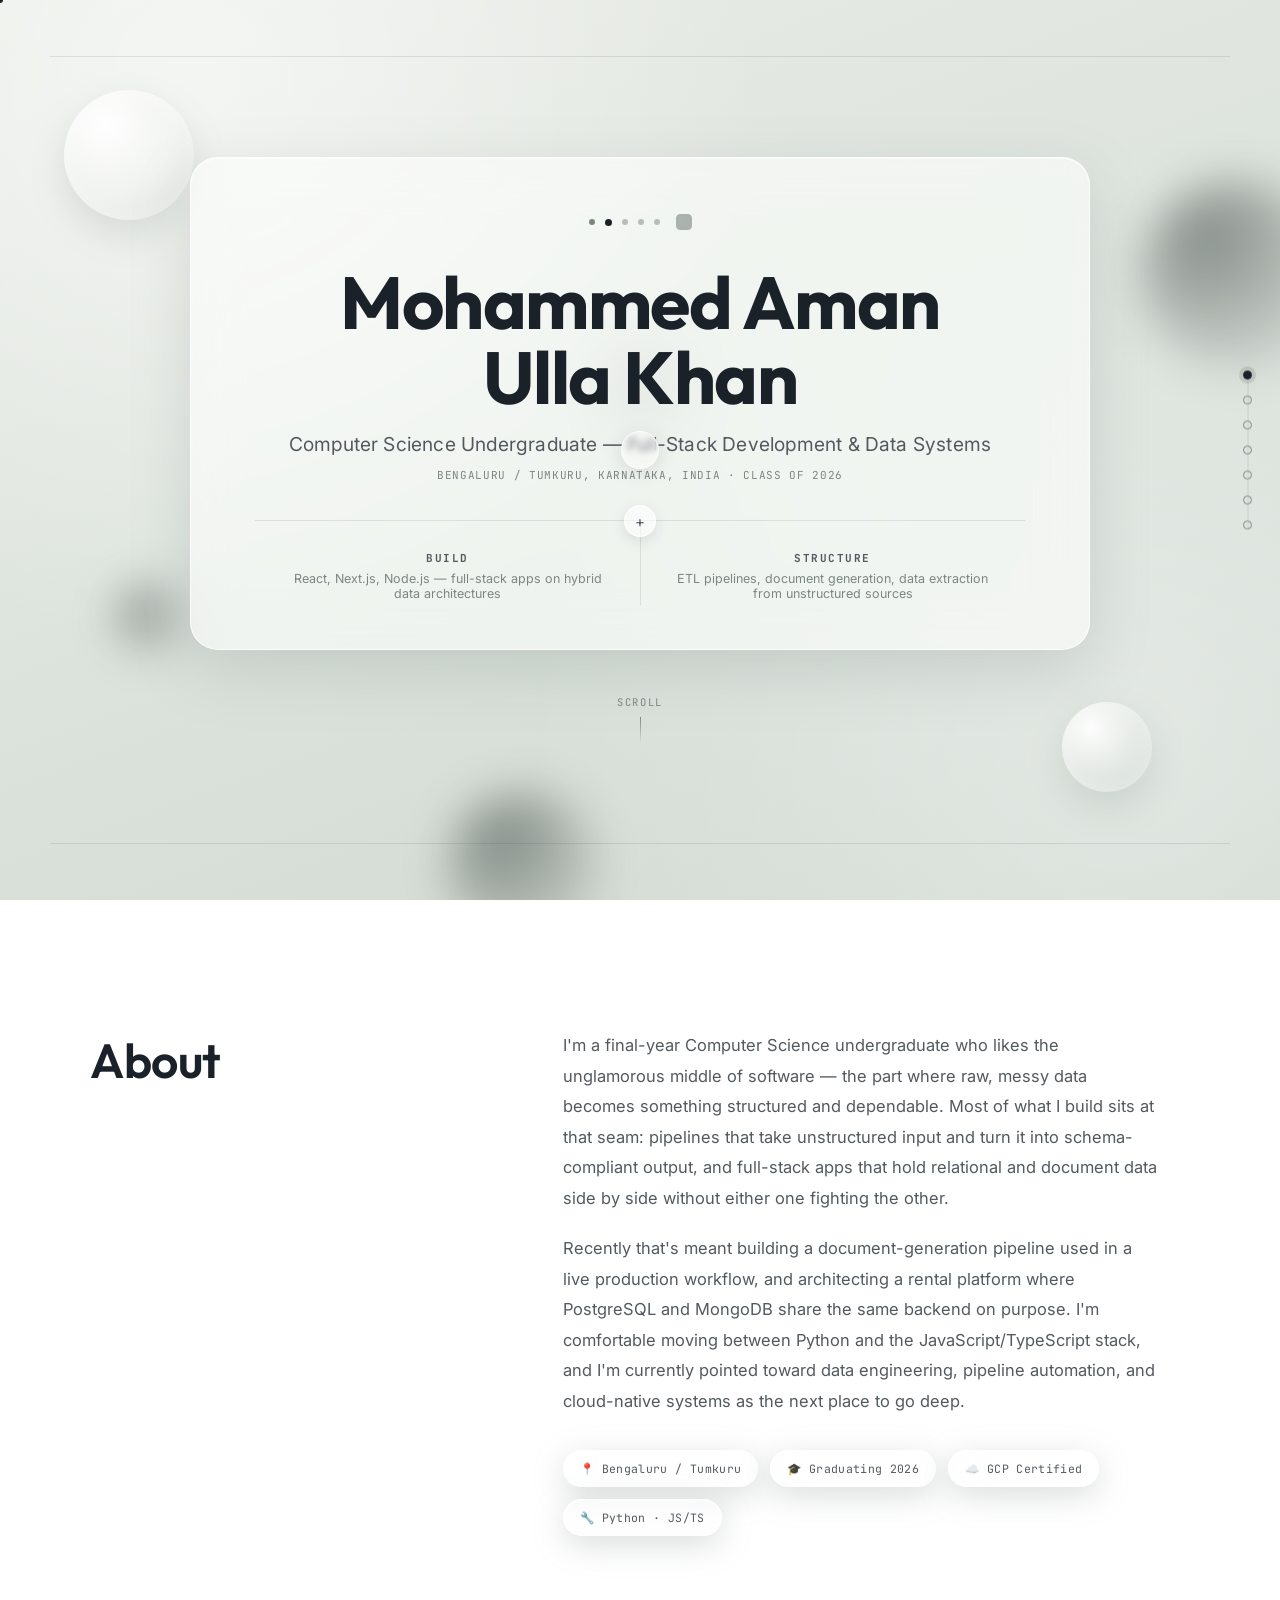
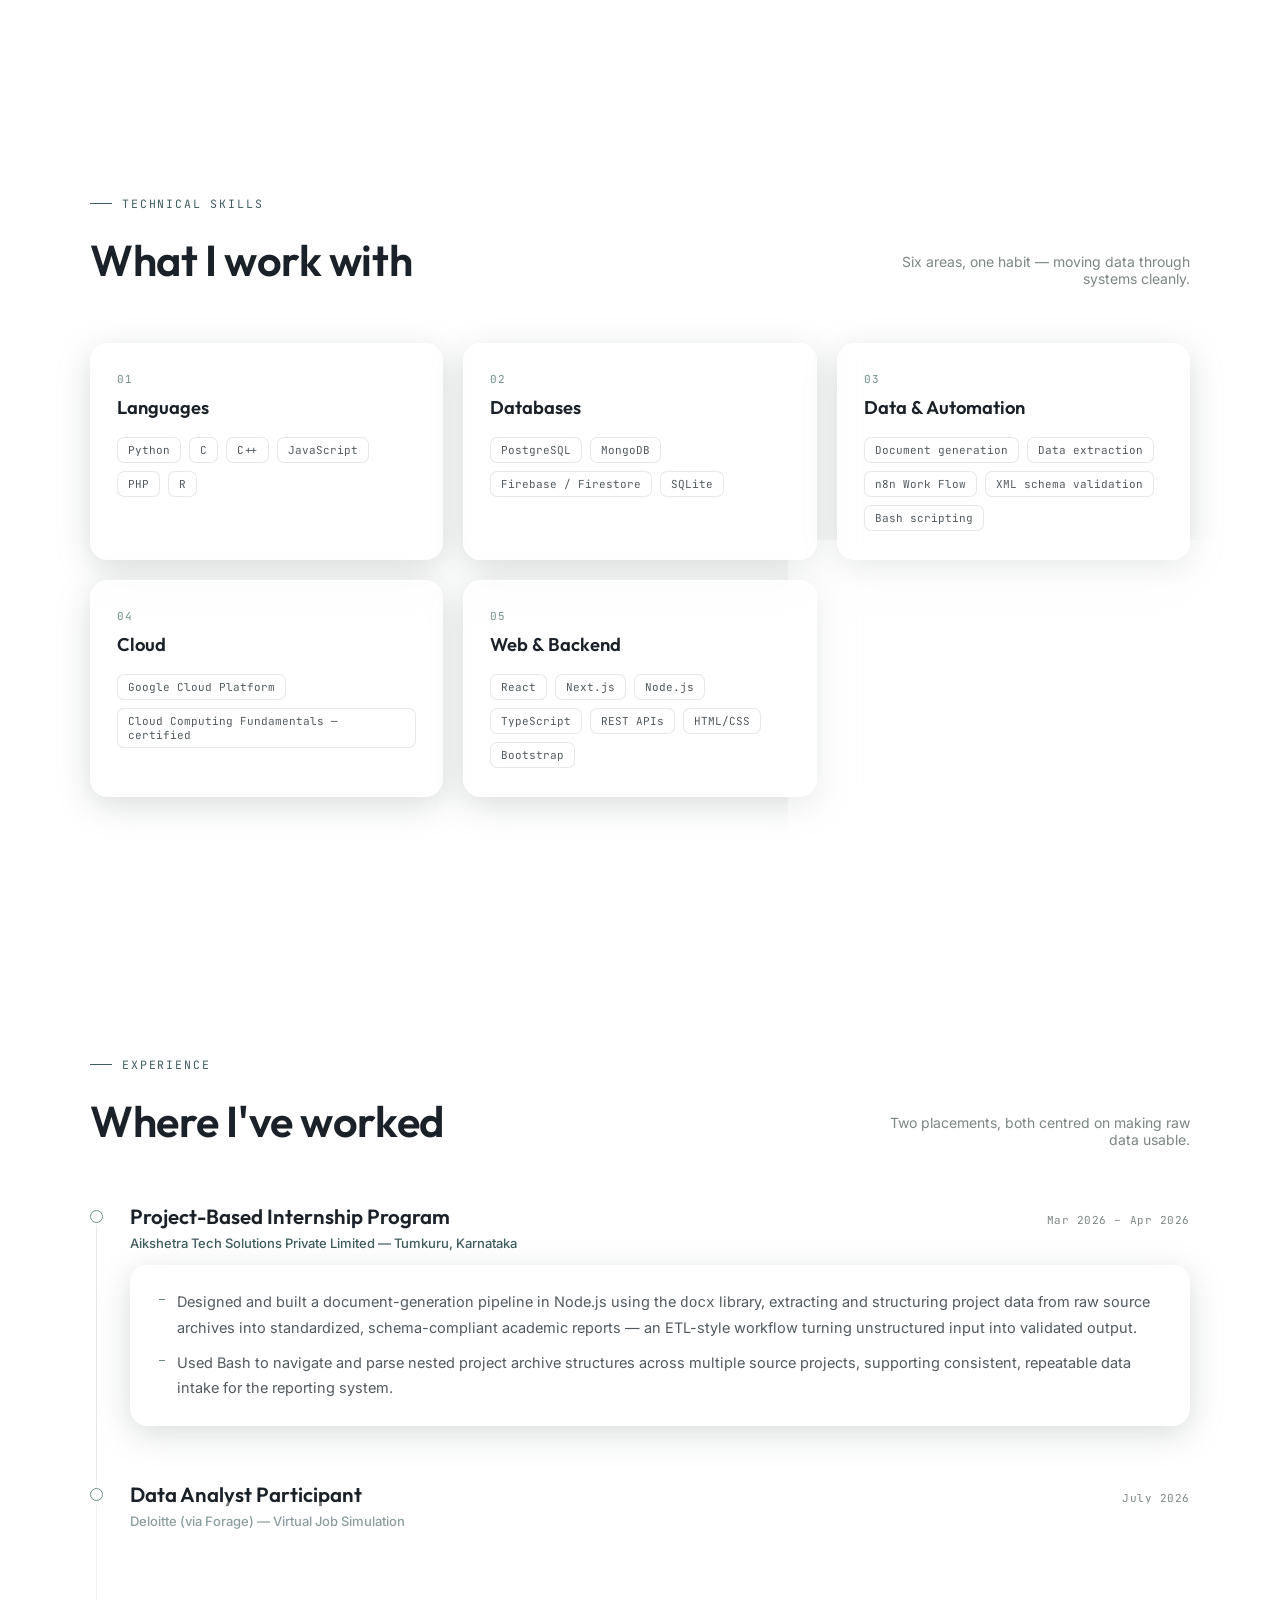
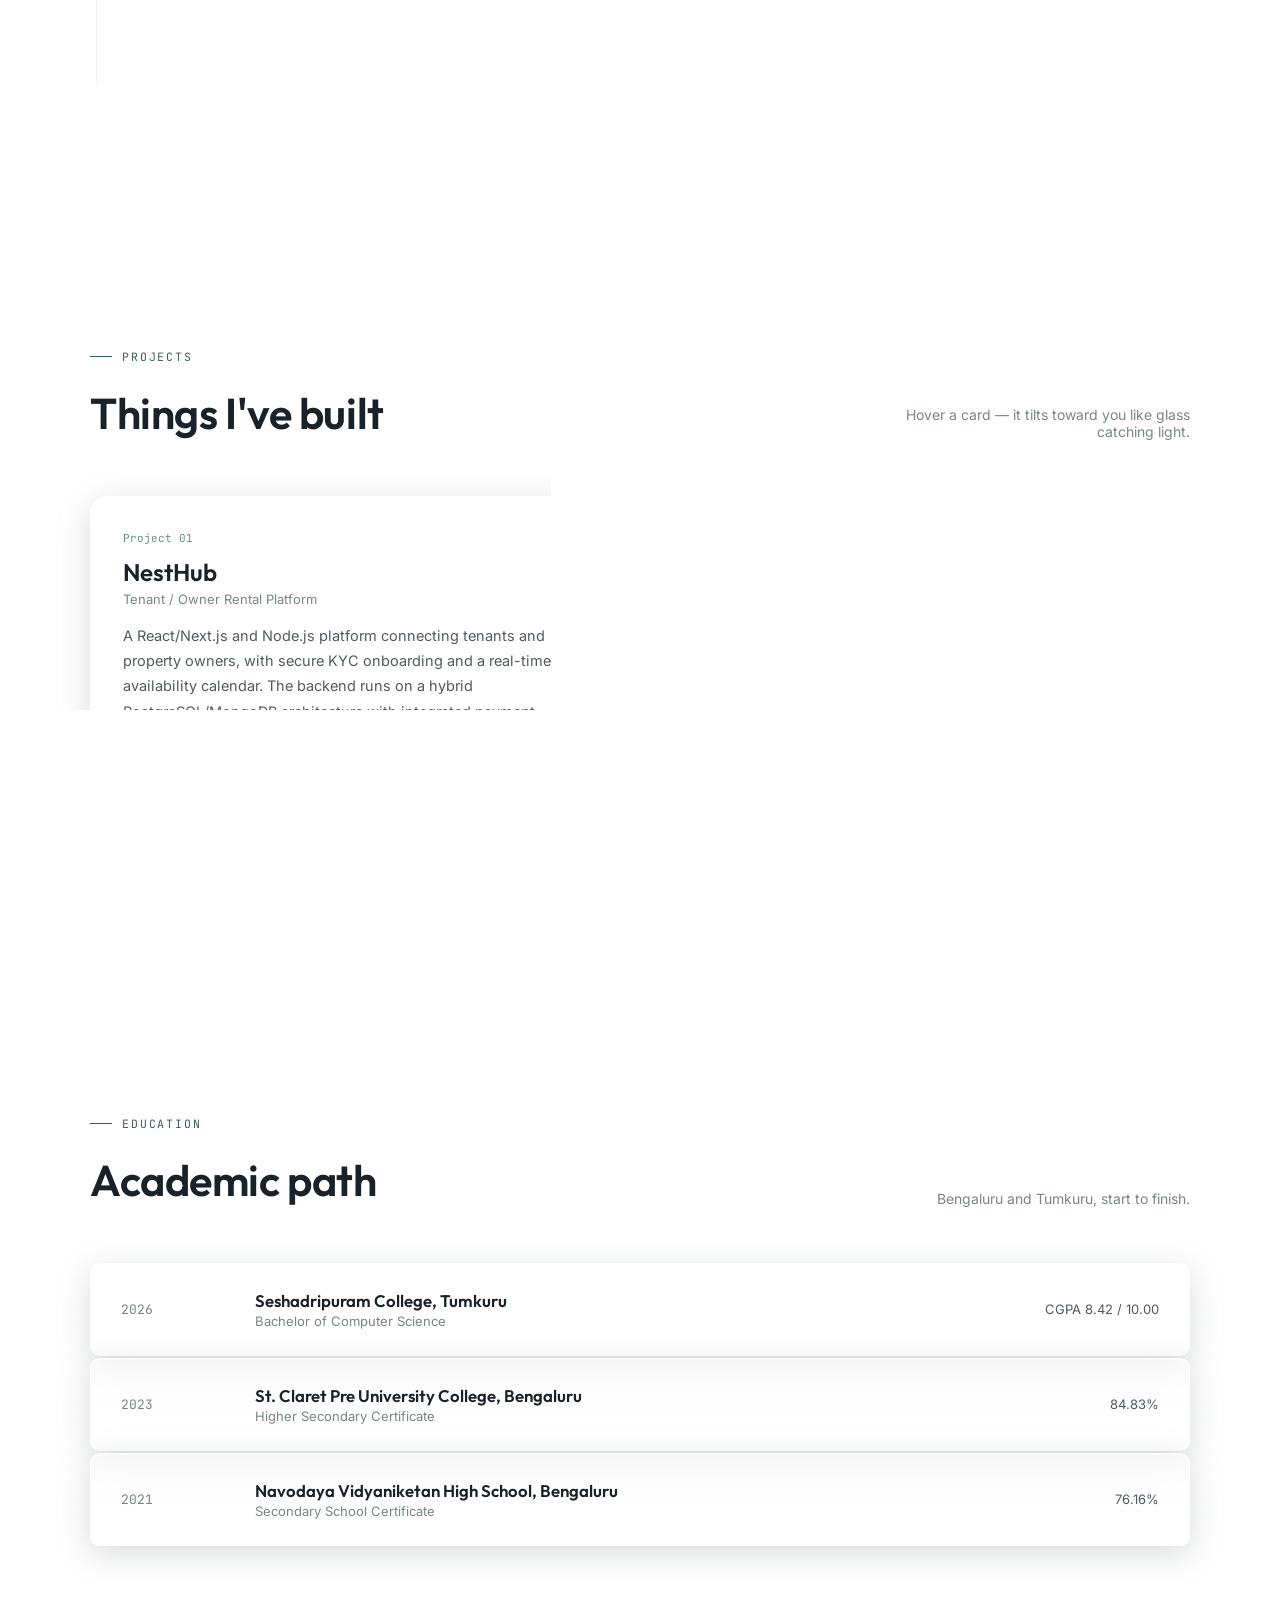
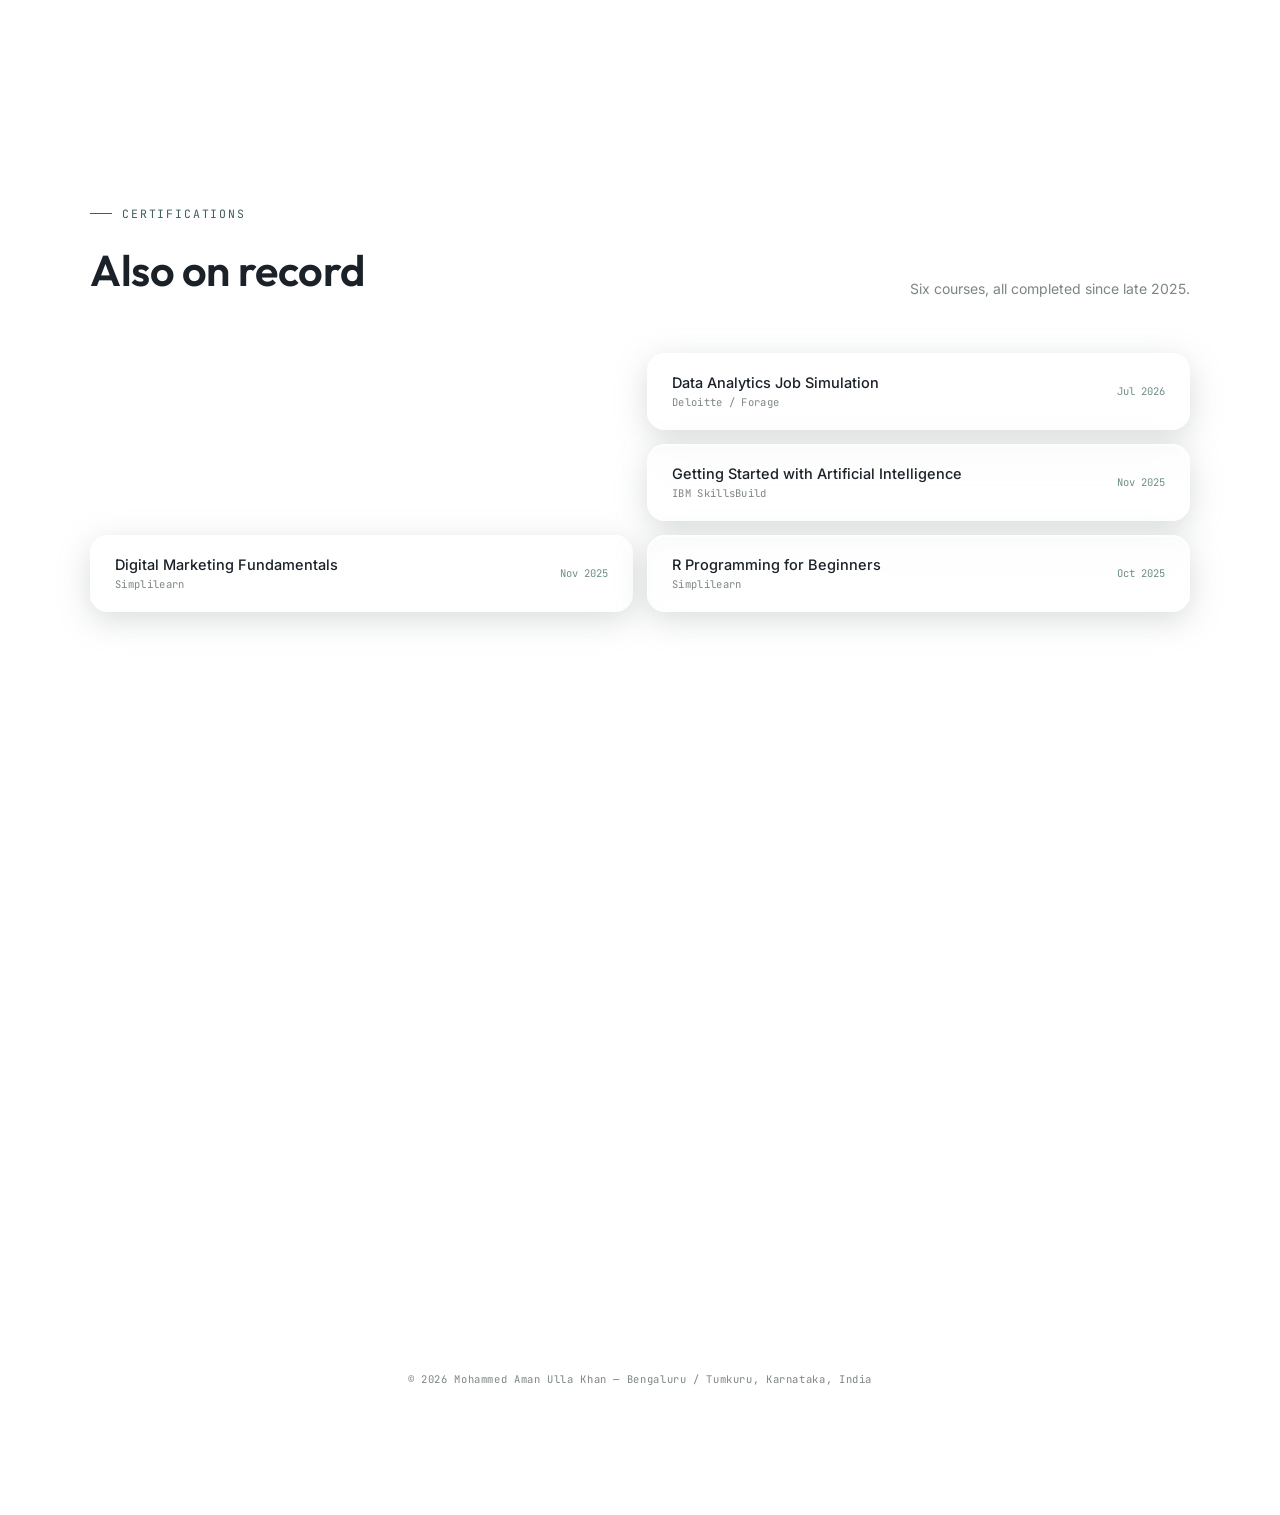
==== commit 0d4c70b3: "ic" ====
--- a/portfolio.html
+++ b/portfolio.html
@@ -12,1069 +12,7 @@
   <link
     href="https://fonts.googleapis.com/css2?family=Outfit:wght@300;400;500;600;700;800&family=Inter:wght@300;400;500;600&family=JetBrains+Mono:wght@400;500&display=swap"
     rel="stylesheet">
-  <style>
-    /* ============ TOKENS ============ */
-    :root {
-      --bg-1: #e9ece6;
-      --bg-2: #dde4dd;
-      --bg-3: #cfd8d0;
-      --glass: rgba(255, 255, 255, 0.40);
-      --glass-strong: rgba(255, 255, 255, 0.58);
-      --glass-border: rgba(255, 255, 255, 0.75);
-      --glass-shadow: rgba(120, 133, 124, 0.28);
-      --ink: #1b2129;
-      --ink-soft: #525a5f;
-      --ink-faint: #7c8680;
-      --steel: #7c8790;
-      --accent: #3f5c5e;
-      --accent-soft: #6f8e8a;
-      --line: rgba(27, 33, 41, 0.10);
-      --radius-lg: 28px;
-      --radius-md: 18px;
-      --radius-sm: 10px;
-      --maxw: 1180px;
-    }
-
-    *,
-    *::before,
-    *::after {
-      box-sizing: border-box;
-      margin: 0;
-      padding: 0;
-    }
-
-    html {
-      scroll-behavior: smooth;
-    }
-
-    body {
-      font-family: 'Inter', sans-serif;
-      background:
-        radial-gradient(circle at 15% 8%, rgba(255, 255, 255, 0.55), transparent 42%),
-        radial-gradient(circle at 88% 82%, rgba(255, 255, 255, 0.35), transparent 45%),
-        linear-gradient(160deg, var(--bg-1) 0%, var(--bg-2) 48%, var(--bg-3) 100%);
-      background-attachment: fixed;
-      color: var(--ink);
-      overflow-x: hidden;
-      min-height: 100vh;
-      cursor: none;
-    }
-
-    @media (pointer:coarse) {
-      body {
-        cursor: auto;
-      }
-    }
-
-    a {
-      color: inherit;
-      text-decoration: none;
-    }
-
-    ul {
-      list-style: none;
-    }
-
-    img {
-      max-width: 100%;
-      display: block;
-    }
-
-    .wrap {
-      max-width: var(--maxw);
-      margin: 0 auto;
-      padding: 0 40px;
-    }
-
-    /* ============ CUSTOM CURSOR ============ */
-    .cursor-dot,
-    .cursor-glass {
-      position: fixed;
-      top: 0;
-      left: 0;
-      pointer-events: none;
-      z-index: 9999;
-      border-radius: 50%;
-      transform: translate(-50%, -50%);
-    }
-
-    .cursor-dot {
-      width: 6px;
-      height: 6px;
-      background: var(--ink);
-      transition: opacity .2s ease;
-    }
-
-    .cursor-glass {
-      width: 38px;
-      height: 38px;
-      background: rgba(255, 255, 255, 0.28);
-      border: 1px solid rgba(255, 255, 255, 0.8);
-      backdrop-filter: blur(3px);
-      box-shadow: 0 4px 18px rgba(90, 105, 100, 0.18), inset 0 0 10px rgba(255, 255, 255, 0.4);
-      transition: width .35s cubic-bezier(.2, .8, .2, 1), height .35s cubic-bezier(.2, .8, .2, 1), background .35s ease, opacity .2s ease;
-    }
-
-    .cursor-glass.hovering {
-      width: 72px;
-      height: 72px;
-      background: rgba(255, 255, 255, 0.16);
-      border-color: rgba(255, 255, 255, 0.55);
-    }
-
-    @media (pointer:coarse) {
-
-      .cursor-dot,
-      .cursor-glass {
-        display: none;
-      }
-    }
-
-    /* ============ AMBIENT DROPLETS ============ */
-    .droplet-field {
-      position: fixed;
-      inset: 0;
-      z-index: 0;
-      overflow: hidden;
-      pointer-events: none;
-    }
-
-    .droplet {
-      position: absolute;
-      border-radius: 50%;
-      background: radial-gradient(circle at 32% 28%, rgba(255, 255, 255, 0.9), rgba(255, 255, 255, 0.05) 55%, rgba(160, 175, 168, 0.25) 100%);
-      filter: blur(0px);
-      box-shadow: inset 0 0 20px rgba(255, 255, 255, 0.5), 0 15px 35px rgba(110, 125, 118, 0.18);
-    }
-
-    .droplet.shadowed {
-      background: radial-gradient(circle at 35% 30%, rgba(60, 68, 64, 0.55), rgba(20, 24, 22, 0.15) 60%, transparent 100%);
-      box-shadow: none;
-      filter: blur(22px);
-    }
-
-    .d1 {
-      width: 130px;
-      height: 130px;
-      top: 10%;
-      left: 5%;
-    }
-
-    .d2 {
-      width: 70px;
-      height: 70px;
-      top: 65%;
-      left: 9%;
-    }
-
-    .d3 {
-      width: 190px;
-      height: 190px;
-      top: 20%;
-      right: -4%;
-      filter: blur(14px);
-    }
-
-    .d4 {
-      width: 90px;
-      height: 90px;
-      top: 78%;
-      right: 10%;
-    }
-
-    .d5 {
-      width: 60px;
-      height: 60px;
-      top: 40%;
-      left: 48%;
-      filter: blur(1px);
-    }
-
-    .d6 {
-      width: 150px;
-      height: 150px;
-      top: 88%;
-      left: 35%;
-    }
-
-    /* ============ NAV DOTS ============ */
-    .dot-nav {
-      position: fixed;
-      right: 28px;
-      top: 50%;
-      transform: translateY(-50%);
-      z-index: 500;
-      display: flex;
-      flex-direction: column;
-      align-items: center;
-      gap: 16px;
-    }
-
-    .dot-nav .track {
-      position: absolute;
-      top: 0;
-      left: 50%;
-      transform: translateX(-50%);
-      width: 1px;
-      height: 100%;
-      background: var(--line);
-      z-index: -1;
-    }
-
-    .dot-nav button {
-      width: 9px;
-      height: 9px;
-      border-radius: 50%;
-      border: 1.5px solid var(--ink-faint);
-      background: transparent;
-      cursor: pointer;
-      position: relative;
-      transition: all .3s ease;
-    }
-
-    .dot-nav button::after {
-      content: attr(data-label);
-      position: absolute;
-      right: 22px;
-      top: 50%;
-      transform: translateY(-50%);
-      font-family: 'JetBrains Mono', monospace;
-      font-size: 10.5px;
-      letter-spacing: .08em;
-      color: var(--ink-soft);
-      white-space: nowrap;
-      opacity: 0;
-      transition: opacity .25s ease;
-      background: var(--glass-strong);
-      padding: 4px 9px;
-      border-radius: 6px;
-      border: 1px solid var(--glass-border);
-      backdrop-filter: blur(8px);
-    }
-
-    .dot-nav button:hover::after {
-      opacity: 1;
-    }
-
-    .dot-nav button.active {
-      background: var(--ink);
-      border-color: var(--ink);
-      width: 9px;
-      height: 9px;
-      box-shadow: 0 0 0 4px rgba(27, 33, 41, 0.12);
-    }
-
-    @media (max-width:900px) {
-      .dot-nav {
-        display: none;
-      }
-    }
-
-    /* ============ SECTION SHELL ============ */
-    .section {
-      position: relative;
-      z-index: 1;
-      padding: 130px 0;
-    }
-
-    .eyebrow {
-      font-family: 'JetBrains Mono', monospace;
-      font-size: 11.5px;
-      letter-spacing: .16em;
-      text-transform: uppercase;
-      color: var(--accent);
-      display: flex;
-      align-items: center;
-      gap: 10px;
-      margin-bottom: 22px;
-    }
-
-    .eyebrow::before {
-      content: '';
-      width: 22px;
-      height: 1px;
-      background: var(--accent);
-    }
-
-    .reveal {
-      opacity: 0;
-      transform: translateY(34px);
-      transition: opacity .9s cubic-bezier(.16, 1, .3, 1), transform .9s cubic-bezier(.16, 1, .3, 1);
-    }
-
-    .reveal.in-view {
-      opacity: 1;
-      transform: translateY(0);
-    }
-
-    .reveal-stag>* {
-      opacity: 0;
-      transform: translateY(28px);
-      transition: opacity .7s cubic-bezier(.16, 1, .3, 1), transform .7s cubic-bezier(.16, 1, .3, 1);
-    }
-
-    .reveal-stag.in-view>* {
-      opacity: 1;
-      transform: translateY(0);
-    }
-
-    .reveal-stag.in-view>*:nth-child(1) {
-      transition-delay: .05s;
-    }
-
-    .reveal-stag.in-view>*:nth-child(2) {
-      transition-delay: .14s;
-    }
-
-    .reveal-stag.in-view>*:nth-child(3) {
-      transition-delay: .23s;
-    }
-
-    .reveal-stag.in-view>*:nth-child(4) {
-      transition-delay: .32s;
-    }
-
-    .reveal-stag.in-view>*:nth-child(5) {
-      transition-delay: .41s;
-    }
-
-    .reveal-stag.in-view>*:nth-child(6) {
-      transition-delay: .5s;
-    }
-
-    /* ============ GLASS ============ */
-    .glass {
-      background: var(--glass);
-      border: 1px solid var(--glass-border);
-      backdrop-filter: blur(18px) saturate(140%);
-      -webkit-backdrop-filter: blur(18px) saturate(140%);
-      box-shadow: 0 8px 32px var(--glass-shadow), inset 0 1px 0 rgba(255, 255, 255, 0.6);
-      border-radius: var(--radius-md);
-    }
-
-    /* ============ HERO ============ */
-    .hero {
-      min-height: 100vh;
-      display: flex;
-      flex-direction: column;
-      align-items: center;
-      justify-content: center;
-      padding: 60px 24px;
-    }
-
-    .hero-rule {
-      width: 100%;
-      max-width: var(--maxw);
-      height: 1px;
-      background: var(--line);
-      position: absolute;
-      left: 50%;
-      transform: translateX(-50%);
-    }
-
-    .hero-rule.top {
-      top: 56px;
-    }
-
-    .hero-rule.bottom {
-      bottom: 56px;
-    }
-
-    .hero-card {
-      width: 100%;
-      max-width: 900px;
-      padding: 56px 64px 44px;
-      border-radius: var(--radius-lg);
-      background: var(--glass-strong);
-      border: 1px solid var(--glass-border);
-      backdrop-filter: blur(24px) saturate(150%);
-      box-shadow: 0 20px 60px rgba(110, 125, 118, 0.22), inset 0 1px 0 rgba(255, 255, 255, 0.7);
-      text-align: center;
-      position: relative;
-      animation: card-in 1.1s cubic-bezier(.16, 1, .3, 1) both;
-    }
-
-    @keyframes card-in {
-      from {
-        opacity: 0;
-        transform: translateY(24px) scale(.98);
-      }
-
-      to {
-        opacity: 1;
-        transform: translateY(0) scale(1);
-      }
-    }
-
-    .hero-dots {
-      display: flex;
-      justify-content: center;
-      align-items: center;
-      gap: 10px;
-      margin-bottom: 34px;
-    }
-
-    .hero-dots span {
-      width: 6px;
-      height: 6px;
-      border-radius: 50%;
-      background: var(--ink-faint);
-      opacity: .5;
-    }
-
-    .hero-dots span.on {
-      background: var(--ink);
-      opacity: 1;
-      width: 7px;
-      height: 7px;
-    }
-
-    .hero-dots .grid-i {
-      width: 16px;
-      height: 16px;
-      border: 1.4px solid var(--ink-faint);
-      border-radius: 4px;
-      margin-left: 6px;
-      opacity: .6;
-      position: relative;
-    }
-
-    .hero-dots .grid-i::before,
-    .hero-dots .grid-i::after {
-      content: '';
-      position: absolute;
-      background: var(--ink-faint);
-    }
-
-    .hero-dots .grid-i::before {
-      left: 50%;
-      top: 2px;
-      bottom: 2px;
-      width: 1px;
-      transform: translateX(-50%);
-    }
-
-    .hero-dots .grid-i::after {
-      top: 50%;
-      left: 2px;
-      right: 2px;
-      height: 1px;
-      transform: translateY(-50%);
-    }
-
-    h1.name {
-      font-family: 'Outfit', sans-serif;
-      font-weight: 700;
-      font-size: clamp(2.4rem, 6vw, 4.6rem);
-      line-height: 1.02;
-      letter-spacing: -0.02em;
-      color: var(--ink);
-    }
-
-    .role {
-      font-family: 'Inter', sans-serif;
-      font-weight: 400;
-      color: var(--ink-soft);
-      font-size: clamp(1rem, 1.6vw, 1.2rem);
-      margin-top: 18px;
-      letter-spacing: .01em;
-    }
-
-    .hero-loc {
-      font-family: 'JetBrains Mono', monospace;
-      font-size: 11px;
-      color: var(--ink-faint);
-      margin-top: 12px;
-      letter-spacing: .06em;
-      text-transform: uppercase;
-    }
-
-    .hero-divider {
-      height: 1px;
-      background: var(--line);
-      margin: 38px 0 0;
-    }
-
-    .hero-columns {
-      display: flex;
-      justify-content: center;
-      align-items: stretch;
-      position: relative;
-      padding-top: 26px;
-    }
-
-    .hero-columns .col {
-      flex: 1;
-      padding: 4px 30px;
-    }
-
-    .hero-columns .col h4 {
-      font-family: 'JetBrains Mono', monospace;
-      font-size: 11px;
-      letter-spacing: .14em;
-      color: var(--ink-soft);
-      text-transform: uppercase;
-    }
-
-    .hero-columns .col p {
-      font-size: 12.5px;
-      color: var(--ink-faint);
-      margin-top: 6px;
-    }
-
-    .hero-plus {
-      position: absolute;
-      top: -16px;
-      left: 50%;
-      transform: translateX(-50%);
-      width: 32px;
-      height: 32px;
-      border-radius: 50%;
-      background: var(--glass-strong);
-      border: 1px solid var(--glass-border);
-      display: flex;
-      align-items: center;
-      justify-content: center;
-      font-size: 15px;
-      color: var(--ink-soft);
-      box-shadow: 0 4px 14px rgba(110, 125, 118, 0.2);
-    }
-
-    .hero-columns::before {
-      content: '';
-      position: absolute;
-      left: 50%;
-      top: 0;
-      bottom: 0;
-      width: 1px;
-      background: var(--line);
-    }
-
-    .scroll-cue {
-      margin-top: 44px;
-      display: flex;
-      flex-direction: column;
-      align-items: center;
-      gap: 8px;
-      font-family: 'JetBrains Mono', monospace;
-      font-size: 10.5px;
-      letter-spacing: .16em;
-      color: var(--ink-faint);
-      text-transform: uppercase;
-      animation: float-y 2.6s ease-in-out infinite;
-    }
-
-    .scroll-cue .arrow {
-      width: 1px;
-      height: 26px;
-      background: linear-gradient(var(--ink-faint), transparent);
-    }
-
-    @keyframes float-y {
-
-      0%,
-      100% {
-        transform: translateY(0);
-      }
-
-      50% {
-        transform: translateY(6px);
-      }
-    }
-
-    /* ============ ABOUT ============ */
-    .about-grid {
-      display: grid;
-      grid-template-columns: 0.9fr 1.4fr;
-      gap: 70px;
-      align-items: start;
-    }
-
-    .about-grid h2 {
-      font-family: 'Outfit', sans-serif;
-      font-weight: 600;
-      font-size: clamp(2rem, 4vw, 3rem);
-      letter-spacing: -0.01em;
-      color: var(--ink);
-      position: sticky;
-      top: 120px;
-    }
-
-    .about-copy p {
-      font-size: 16.5px;
-      line-height: 1.85;
-      color: var(--ink-soft);
-      max-width: 60ch;
-    }
-
-    .about-copy p+p {
-      margin-top: 20px;
-    }
-
-    .fact-row {
-      display: flex;
-      flex-wrap: wrap;
-      gap: 12px;
-      margin-top: 34px;
-    }
-
-    .fact-chip {
-      padding: 10px 16px;
-      border-radius: 100px;
-      font-family: 'JetBrains Mono', monospace;
-      font-size: 11.5px;
-      color: var(--ink-soft);
-      letter-spacing: .03em;
-    }
-
-    @media (max-width:900px) {
-      .about-grid {
-        grid-template-columns: 1fr;
-        gap: 30px;
-      }
-
-      .about-grid h2 {
-        position: static;
-      }
-    }
-
-    /* ============ SECTION HEADERS ============ */
-    .head-row {
-      display: flex;
-      justify-content: space-between;
-      align-items: flex-end;
-      margin-bottom: 56px;
-      gap: 24px;
-      flex-wrap: wrap;
-    }
-
-    .head-row h2 {
-      font-family: 'Outfit', sans-serif;
-      font-weight: 600;
-      font-size: clamp(1.9rem, 3.6vw, 2.7rem);
-      letter-spacing: -0.01em;
-    }
-
-    .head-row .sub {
-      color: var(--ink-faint);
-      font-size: 14px;
-      max-width: 34ch;
-      text-align: right;
-    }
-
-    @media (max-width:700px) {
-      .head-row .sub {
-        text-align: left;
-      }
-    }
-
-    /* ============ SKILLS ============ */
-    .skill-grid {
-      display: grid;
-      grid-template-columns: repeat(3, 1fr);
-      gap: 20px;
-    }
-
-    .skill-card {
-      padding: 28px 26px;
-      transition: transform .45s cubic-bezier(.16, 1, .3, 1), box-shadow .45s ease;
-    }
-
-    .skill-card:hover {
-      transform: translateY(-6px);
-      box-shadow: 0 22px 46px rgba(110, 125, 118, 0.28), inset 0 1px 0 rgba(255, 255, 255, 0.7);
-    }
-
-    .skill-card .num {
-      font-family: 'JetBrains Mono', monospace;
-      font-size: 11px;
-      color: var(--accent-soft);
-      letter-spacing: .1em;
-    }
-
-    .skill-card h3 {
-      font-family: 'Outfit', sans-serif;
-      font-weight: 600;
-      font-size: 1.15rem;
-      margin-top: 10px;
-      color: var(--ink);
-    }
-
-    .tag-row {
-      display: flex;
-      flex-wrap: wrap;
-      gap: 8px;
-      margin-top: 18px;
-    }
-
-    .tag {
-      font-family: 'JetBrains Mono', monospace;
-      font-size: 11px;
-      color: var(--ink-soft);
-      border: 1px solid var(--line);
-      padding: 5px 10px;
-      border-radius: 7px;
-      background: rgba(255, 255, 255, 0.3);
-    }
-
-    @media (max-width:900px) {
-      .skill-grid {
-        grid-template-columns: repeat(2, 1fr);
-      }
-    }
-
-    @media (max-width:560px) {
-      .skill-grid {
-        grid-template-columns: 1fr;
-      }
-    }
-
-    /* ============ EXPERIENCE TIMELINE ============ */
-    .timeline {
-      position: relative;
-      padding-left: 40px;
-    }
-
-    .timeline::before {
-      content: '';
-      position: absolute;
-      left: 6px;
-      top: 6px;
-      bottom: 6px;
-      width: 1px;
-      background: var(--line);
-    }
-
-    .tl-item {
-      position: relative;
-      padding-bottom: 56px;
-    }
-
-    .tl-item:last-child {
-      padding-bottom: 0;
-    }
-
-    .tl-item::before {
-      content: '';
-      position: absolute;
-      left: -40px;
-      top: 6px;
-      width: 13px;
-      height: 13px;
-      border-radius: 50%;
-      background: var(--glass-strong);
-      border: 1.5px solid var(--accent-soft);
-      box-shadow: 0 0 0 4px rgba(255, 255, 255, 0.5);
-    }
-
-    .tl-head {
-      display: flex;
-      justify-content: space-between;
-      align-items: baseline;
-      flex-wrap: wrap;
-      gap: 8px;
-      margin-bottom: 6px;
-    }
-
-    .tl-head h3 {
-      font-family: 'Outfit', sans-serif;
-      font-weight: 600;
-      font-size: 1.28rem;
-      color: var(--ink);
-    }
-
-    .tl-head .date {
-      font-family: 'JetBrains Mono', monospace;
-      font-size: 11px;
-      color: var(--ink-faint);
-      letter-spacing: .05em;
-      white-space: nowrap;
-    }
-
-    .tl-item .place {
-      font-size: 13px;
-      color: var(--accent);
-      margin-bottom: 14px;
-      font-weight: 500;
-    }
-
-    .tl-card {
-      padding: 24px 28px;
-    }
-
-    .tl-card ul {
-      display: flex;
-      flex-direction: column;
-      gap: 11px;
-    }
-
-    .tl-card li {
-      font-size: 14.5px;
-      line-height: 1.7;
-      color: var(--ink-soft);
-      padding-left: 18px;
-      position: relative;
-    }
-
-    .tl-card li::before {
-      content: '';
-      position: absolute;
-      left: 0;
-      top: 9px;
-      width: 6px;
-      height: 1px;
-      background: var(--accent-soft);
-    }
-
-    /* ============ PROJECTS ============ */
-    .project-grid {
-      display: grid;
-      grid-template-columns: 1fr 1fr;
-      gap: 24px;
-    }
-
-    .project-card {
-      padding: 34px 32px;
-      position: relative;
-      overflow: hidden;
-      transform-style: preserve-3d;
-      transition: transform .15s ease-out, box-shadow .4s ease;
-    }
-
-    .project-card:hover {
-      box-shadow: 0 26px 55px rgba(110, 125, 118, 0.3), inset 0 1px 0 rgba(255, 255, 255, 0.7);
-    }
-
-    .project-card .pnum {
-      font-family: 'JetBrains Mono', monospace;
-      font-size: 11px;
-      color: var(--accent-soft);
-    }
-
-    .project-card h3 {
-      font-family: 'Outfit', sans-serif;
-      font-weight: 600;
-      font-size: 1.5rem;
-      margin-top: 12px;
-    }
-
-    .project-card .p-role {
-      font-size: 13px;
-      color: var(--ink-faint);
-      margin-top: 4px;
-      margin-bottom: 16px;
-    }
-
-    .project-card p.desc {
-      font-size: 14.5px;
-      line-height: 1.75;
-      color: var(--ink-soft);
-    }
-
-    .project-card .tag-row {
-      margin-top: 20px;
-    }
-
-    @media (max-width:900px) {
-      .project-grid {
-        grid-template-columns: 1fr;
-      }
-    }
-
-    /* ============ EDUCATION ============ */
-    .edu-list {
-      display: flex;
-      flex-direction: column;
-      gap: 2px;
-    }
-
-    .edu-row {
-      display: grid;
-      grid-template-columns: 110px 1.4fr 1fr;
-      gap: 24px;
-      align-items: center;
-      padding: 26px 30px;
-      border-radius: var(--radius-sm);
-      transition: background .3s ease, transform .3s ease;
-    }
-
-    .edu-row:hover {
-      background: rgba(255, 255, 255, 0.28);
-      transform: translateX(6px);
-    }
-
-    .edu-row .year {
-      font-family: 'JetBrains Mono', monospace;
-      font-size: 13px;
-      color: var(--ink-faint);
-    }
-
-    .edu-row h3 {
-      font-family: 'Outfit', sans-serif;
-      font-weight: 600;
-      font-size: 1.05rem;
-    }
-
-    .edu-row .score {
-      font-size: 13px;
-      color: var(--ink-soft);
-      text-align: right;
-    }
-
-    @media (max-width:700px) {
-      .edu-row {
-        grid-template-columns: 1fr;
-        gap: 6px;
-        text-align: left;
-      }
-
-      .edu-row .score {
-        text-align: left;
-      }
-    }
-
-    /* ============ CERTIFICATIONS ============ */
-    .cert-list {
-      display: grid;
-      grid-template-columns: repeat(2, 1fr);
-      gap: 14px;
-    }
-
-    .cert-item {
-      padding: 20px 24px;
-      display: flex;
-      justify-content: space-between;
-      align-items: center;
-      gap: 16px;
-      transition: transform .3s ease;
-    }
-
-    .cert-item:hover {
-      transform: translateY(-4px);
-    }
-
-    .cert-item .c-name {
-      font-size: 14.5px;
-      font-weight: 500;
-      color: var(--ink);
-    }
-
-    .cert-item .c-issuer {
-      font-family: 'JetBrains Mono', monospace;
-      font-size: 10.5px;
-      color: var(--ink-faint);
-      margin-top: 4px;
-      letter-spacing: .03em;
-    }
-
-    .cert-item .c-date {
-      font-family: 'JetBrains Mono', monospace;
-      font-size: 10.5px;
-      color: var(--accent-soft);
-      white-space: nowrap;
-    }
-
-    @media (max-width:700px) {
-      .cert-list {
-        grid-template-columns: 1fr;
-      }
-    }
-
-    /* ============ CONTACT / FOOTER ============ */
-    .contact-card {
-      padding: 70px 60px;
-      text-align: center;
-      max-width: 800px;
-      margin: 0 auto;
-      border-radius: var(--radius-lg);
-      background: var(--glass-strong);
-    }
-
-    .contact-card h2 {
-      font-family: 'Outfit', sans-serif;
-      font-weight: 700;
-      font-size: clamp(1.9rem, 4.2vw, 2.9rem);
-      letter-spacing: -0.01em;
-    }
-
-    .contact-card p.lead {
-      color: var(--ink-soft);
-      margin-top: 16px;
-      font-size: 15px;
-      max-width: 44ch;
-      margin-left: auto;
-      margin-right: auto;
-    }
-
-    .contact-links {
-      display: flex;
-      justify-content: center;
-      gap: 16px;
-      margin-top: 38px;
-      flex-wrap: wrap;
-    }
-
-    .contact-links a,
-    .contact-links span {
-      font-family: 'JetBrains Mono', monospace;
-      font-size: 12.5px;
-      padding: 12px 22px;
-      border-radius: 100px;
-      border: 1px solid var(--line);
-      color: var(--ink-soft);
-      background: rgba(255, 255, 255, 0.3);
-      transition: all .3s ease;
-      letter-spacing: .02em;
-    }
-
-    .contact-links a:hover {
-      background: var(--ink);
-      color: var(--bg-1);
-      border-color: var(--ink);
-    }
-
-    .foot-note {
-      text-align: center;
-      margin-top: 70px;
-      font-family: 'JetBrains Mono', monospace;
-      font-size: 10.5px;
-      color: var(--ink-faint);
-      letter-spacing: .06em;
-    }
-
-    /* ============ MISC RESPONSIVE ============ */
-    @media (max-width:700px) {
-      .wrap {
-        padding: 0 22px;
-      }
-
-      .hero-card {
-        padding: 40px 26px 32px;
-      }
-
-      .hero-columns {
-        flex-direction: column;
-        gap: 20px;
-      }
-
-      .hero-columns::before {
-        display: none;
-      }
-
-      .hero-columns .col {
-        padding: 0;
-      }
-
-      .section {
-        padding: 90px 0;
-      }
-    }
-
-    ::selection {
-      background: var(--ink);
-      color: var(--bg-1);
-    }
-  </style>
+  <link rel="stylesheet" href="style.css">
 </head>
 
 <body>
@@ -1414,9 +352,8 @@
         <div class="contact-links">
           <a href="mailto:imaadkhansep024@gmail.com">imaadkhansep024@gmail.com</a>
           <a href="tel:+918088282083">+91 80882 82083</a>
-          <span>LinkedIn</span>
-          <span>GitHub</span>
-          <span>Portfolio</span>
+          <a href="https://www.linkedin.com/in/mohammed-aman-ulla-khan-a62449390/">LinkedIn</a>
+          <a href="https://github.com/imaxdkhan">GitHub</a>
         </div>
       </div>
       <p class="foot-note">© 2026 Mohammed Aman Ulla Khan — Bengaluru / Tumkuru, Karnataka, India</p>
--- a/style.css
+++ b/style.css
@@ -0,0 +1,1061 @@
+    /* ============ TOKENS ============ */
+    :root {
+        --bg-1: #e9ece6;
+        --bg-2: #dde4dd;
+        --bg-3: #cfd8d0;
+        --glass: rgba(255, 255, 255, 0.40);
+        --glass-strong: rgba(255, 255, 255, 0.58);
+        --glass-border: rgba(255, 255, 255, 0.75);
+        --glass-shadow: rgba(120, 133, 124, 0.28);
+        --ink: #1b2129;
+        --ink-soft: #525a5f;
+        --ink-faint: #7c8680;
+        --steel: #7c8790;
+        --accent: #3f5c5e;
+        --accent-soft: #6f8e8a;
+        --line: rgba(27, 33, 41, 0.10);
+        --radius-lg: 28px;
+        --radius-md: 18px;
+        --radius-sm: 10px;
+        --maxw: 1180px;
+    }
+
+    *,
+    *::before,
+    *::after {
+        box-sizing: border-box;
+        margin: 0;
+        padding: 0;
+    }
+
+    html {
+        scroll-behavior: smooth;
+    }
+
+    body {
+        font-family: 'Inter', sans-serif;
+        background:
+            radial-gradient(circle at 15% 8%, rgba(255, 255, 255, 0.55), transparent 42%),
+            radial-gradient(circle at 88% 82%, rgba(255, 255, 255, 0.35), transparent 45%),
+            linear-gradient(160deg, var(--bg-1) 0%, var(--bg-2) 48%, var(--bg-3) 100%);
+        background-attachment: fixed;
+        color: var(--ink);
+        overflow-x: hidden;
+        min-height: 100vh;
+        cursor: none;
+    }
+
+    @media (pointer:coarse) {
+        body {
+            cursor: auto;
+        }
+    }
+
+    a {
+        color: inherit;
+        text-decoration: none;
+    }
+
+    ul {
+        list-style: none;
+    }
+
+    img {
+        max-width: 100%;
+        display: block;
+    }
+
+    .wrap {
+        max-width: var(--maxw);
+        margin: 0 auto;
+        padding: 0 40px;
+    }
+
+    /* ============ CUSTOM CURSOR ============ */
+    .cursor-dot,
+    .cursor-glass {
+        position: fixed;
+        top: 0;
+        left: 0;
+        pointer-events: none;
+        z-index: 9999;
+        border-radius: 50%;
+        transform: translate(-50%, -50%);
+    }
+
+    .cursor-dot {
+        width: 6px;
+        height: 6px;
+        background: var(--ink);
+        transition: opacity .2s ease;
+    }
+
+    .cursor-glass {
+        width: 38px;
+        height: 38px;
+        background: rgba(255, 255, 255, 0.28);
+        border: 1px solid rgba(255, 255, 255, 0.8);
+        backdrop-filter: blur(3px);
+        box-shadow: 0 4px 18px rgba(90, 105, 100, 0.18), inset 0 0 10px rgba(255, 255, 255, 0.4);
+        transition: width .35s cubic-bezier(.2, .8, .2, 1), height .35s cubic-bezier(.2, .8, .2, 1), background .35s ease, opacity .2s ease;
+    }
+
+    .cursor-glass.hovering {
+        width: 72px;
+        height: 72px;
+        background: rgba(255, 255, 255, 0.16);
+        border-color: rgba(255, 255, 255, 0.55);
+    }
+
+    @media (pointer:coarse) {
+
+        .cursor-dot,
+        .cursor-glass {
+            display: none;
+        }
+    }
+
+    /* ============ AMBIENT DROPLETS ============ */
+    .droplet-field {
+        position: fixed;
+        inset: 0;
+        z-index: 0;
+        overflow: hidden;
+        pointer-events: none;
+    }
+
+    .droplet {
+        position: absolute;
+        border-radius: 50%;
+        background: radial-gradient(circle at 32% 28%, rgba(255, 255, 255, 0.9), rgba(255, 255, 255, 0.05) 55%, rgba(160, 175, 168, 0.25) 100%);
+        filter: blur(0px);
+        box-shadow: inset 0 0 20px rgba(255, 255, 255, 0.5), 0 15px 35px rgba(110, 125, 118, 0.18);
+    }
+
+    .droplet.shadowed {
+        background: radial-gradient(circle at 35% 30%, rgba(60, 68, 64, 0.55), rgba(20, 24, 22, 0.15) 60%, transparent 100%);
+        box-shadow: none;
+        filter: blur(22px);
+    }
+
+    .d1 {
+        width: 130px;
+        height: 130px;
+        top: 10%;
+        left: 5%;
+    }
+
+    .d2 {
+        width: 70px;
+        height: 70px;
+        top: 65%;
+        left: 9%;
+    }
+
+    .d3 {
+        width: 190px;
+        height: 190px;
+        top: 20%;
+        right: -4%;
+        filter: blur(14px);
+    }
+
+    .d4 {
+        width: 90px;
+        height: 90px;
+        top: 78%;
+        right: 10%;
+    }
+
+    .d5 {
+        width: 60px;
+        height: 60px;
+        top: 40%;
+        left: 48%;
+        filter: blur(1px);
+    }
+
+    .d6 {
+        width: 150px;
+        height: 150px;
+        top: 88%;
+        left: 35%;
+    }
+
+    /* ============ NAV DOTS ============ */
+    .dot-nav {
+        position: fixed;
+        right: 28px;
+        top: 50%;
+        transform: translateY(-50%);
+        z-index: 500;
+        display: flex;
+        flex-direction: column;
+        align-items: center;
+        gap: 16px;
+    }
+
+    .dot-nav .track {
+        position: absolute;
+        top: 0;
+        left: 50%;
+        transform: translateX(-50%);
+        width: 1px;
+        height: 100%;
+        background: var(--line);
+        z-index: -1;
+    }
+
+    .dot-nav button {
+        width: 9px;
+        height: 9px;
+        border-radius: 50%;
+        border: 1.5px solid var(--ink-faint);
+        background: transparent;
+        cursor: pointer;
+        position: relative;
+        transition: all .3s ease;
+    }
+
+    .dot-nav button::after {
+        content: attr(data-label);
+        position: absolute;
+        right: 22px;
+        top: 50%;
+        transform: translateY(-50%);
+        font-family: 'JetBrains Mono', monospace;
+        font-size: 10.5px;
+        letter-spacing: .08em;
+        color: var(--ink-soft);
+        white-space: nowrap;
+        opacity: 0;
+        transition: opacity .25s ease;
+        background: var(--glass-strong);
+        padding: 4px 9px;
+        border-radius: 6px;
+        border: 1px solid var(--glass-border);
+        backdrop-filter: blur(8px);
+    }
+
+    .dot-nav button:hover::after {
+        opacity: 1;
+    }
+
+    .dot-nav button.active {
+        background: var(--ink);
+        border-color: var(--ink);
+        width: 9px;
+        height: 9px;
+        box-shadow: 0 0 0 4px rgba(27, 33, 41, 0.12);
+    }
+
+    @media (max-width:900px) {
+        .dot-nav {
+            display: none;
+        }
+    }
+
+    /* ============ SECTION SHELL ============ */
+    .section {
+        position: relative;
+        z-index: 1;
+        padding: 130px 0;
+    }
+
+    .eyebrow {
+        font-family: 'JetBrains Mono', monospace;
+        font-size: 11.5px;
+        letter-spacing: .16em;
+        text-transform: uppercase;
+        color: var(--accent);
+        display: flex;
+        align-items: center;
+        gap: 10px;
+        margin-bottom: 22px;
+    }
+
+    .eyebrow::before {
+        content: '';
+        width: 22px;
+        height: 1px;
+        background: var(--accent);
+    }
+
+    .reveal {
+        opacity: 0;
+        transform: translateY(34px);
+        transition: opacity .9s cubic-bezier(.16, 1, .3, 1), transform .9s cubic-bezier(.16, 1, .3, 1);
+    }
+
+    .reveal.in-view {
+        opacity: 1;
+        transform: translateY(0);
+    }
+
+    .reveal-stag>* {
+        opacity: 0;
+        transform: translateY(28px);
+        transition: opacity .7s cubic-bezier(.16, 1, .3, 1), transform .7s cubic-bezier(.16, 1, .3, 1);
+    }
+
+    .reveal-stag.in-view>* {
+        opacity: 1;
+        transform: translateY(0);
+    }
+
+    .reveal-stag.in-view>*:nth-child(1) {
+        transition-delay: .05s;
+    }
+
+    .reveal-stag.in-view>*:nth-child(2) {
+        transition-delay: .14s;
+    }
+
+    .reveal-stag.in-view>*:nth-child(3) {
+        transition-delay: .23s;
+    }
+
+    .reveal-stag.in-view>*:nth-child(4) {
+        transition-delay: .32s;
+    }
+
+    .reveal-stag.in-view>*:nth-child(5) {
+        transition-delay: .41s;
+    }
+
+    .reveal-stag.in-view>*:nth-child(6) {
+        transition-delay: .5s;
+    }
+
+    /* ============ GLASS ============ */
+    .glass {
+        background: var(--glass);
+        border: 1px solid var(--glass-border);
+        backdrop-filter: blur(18px) saturate(140%);
+        -webkit-backdrop-filter: blur(18px) saturate(140%);
+        box-shadow: 0 8px 32px var(--glass-shadow), inset 0 1px 0 rgba(255, 255, 255, 0.6);
+        border-radius: var(--radius-md);
+    }
+
+    /* ============ HERO ============ */
+    .hero {
+        min-height: 100vh;
+        display: flex;
+        flex-direction: column;
+        align-items: center;
+        justify-content: center;
+        padding: 60px 24px;
+    }
+
+    .hero-rule {
+        width: 100%;
+        max-width: var(--maxw);
+        height: 1px;
+        background: var(--line);
+        position: absolute;
+        left: 50%;
+        transform: translateX(-50%);
+    }
+
+    .hero-rule.top {
+        top: 56px;
+    }
+
+    .hero-rule.bottom {
+        bottom: 56px;
+    }
+
+    .hero-card {
+        width: 100%;
+        max-width: 900px;
+        padding: 56px 64px 44px;
+        border-radius: var(--radius-lg);
+        background: var(--glass-strong);
+        border: 1px solid var(--glass-border);
+        backdrop-filter: blur(24px) saturate(150%);
+        box-shadow: 0 20px 60px rgba(110, 125, 118, 0.22), inset 0 1px 0 rgba(255, 255, 255, 0.7);
+        text-align: center;
+        position: relative;
+        animation: card-in 1.1s cubic-bezier(.16, 1, .3, 1) both;
+    }
+
+    @keyframes card-in {
+        from {
+            opacity: 0;
+            transform: translateY(24px) scale(.98);
+        }
+
+        to {
+            opacity: 1;
+            transform: translateY(0) scale(1);
+        }
+    }
+
+    .hero-dots {
+        display: flex;
+        justify-content: center;
+        align-items: center;
+        gap: 10px;
+        margin-bottom: 34px;
+    }
+
+    .hero-dots span {
+        width: 6px;
+        height: 6px;
+        border-radius: 50%;
+        background: var(--ink-faint);
+        opacity: .5;
+    }
+
+    .hero-dots span.on {
+        background: var(--ink);
+        opacity: 1;
+        width: 7px;
+        height: 7px;
+    }
+
+    .hero-dots .grid-i {
+        width: 16px;
+        height: 16px;
+        border: 1.4px solid var(--ink-faint);
+        border-radius: 4px;
+        margin-left: 6px;
+        opacity: .6;
+        position: relative;
+    }
+
+    .hero-dots .grid-i::before,
+    .hero-dots .grid-i::after {
+        content: '';
+        position: absolute;
+        background: var(--ink-faint);
+    }
+
+    .hero-dots .grid-i::before {
+        left: 50%;
+        top: 2px;
+        bottom: 2px;
+        width: 1px;
+        transform: translateX(-50%);
+    }
+
+    .hero-dots .grid-i::after {
+        top: 50%;
+        left: 2px;
+        right: 2px;
+        height: 1px;
+        transform: translateY(-50%);
+    }
+
+    h1.name {
+        font-family: 'Outfit', sans-serif;
+        font-weight: 700;
+        font-size: clamp(2.4rem, 6vw, 4.6rem);
+        line-height: 1.02;
+        letter-spacing: -0.02em;
+        color: var(--ink);
+    }
+
+    .role {
+        font-family: 'Inter', sans-serif;
+        font-weight: 400;
+        color: var(--ink-soft);
+        font-size: clamp(1rem, 1.6vw, 1.2rem);
+        margin-top: 18px;
+        letter-spacing: .01em;
+    }
+
+    .hero-loc {
+        font-family: 'JetBrains Mono', monospace;
+        font-size: 11px;
+        color: var(--ink-faint);
+        margin-top: 12px;
+        letter-spacing: .06em;
+        text-transform: uppercase;
+    }
+
+    .hero-divider {
+        height: 1px;
+        background: var(--line);
+        margin: 38px 0 0;
+    }
+
+    .hero-columns {
+        display: flex;
+        justify-content: center;
+        align-items: stretch;
+        position: relative;
+        padding-top: 26px;
+    }
+
+    .hero-columns .col {
+        flex: 1;
+        padding: 4px 30px;
+    }
+
+    .hero-columns .col h4 {
+        font-family: 'JetBrains Mono', monospace;
+        font-size: 11px;
+        letter-spacing: .14em;
+        color: var(--ink-soft);
+        text-transform: uppercase;
+    }
+
+    .hero-columns .col p {
+        font-size: 12.5px;
+        color: var(--ink-faint);
+        margin-top: 6px;
+    }
+
+    .hero-plus {
+        position: absolute;
+        top: -16px;
+        left: 50%;
+        transform: translateX(-50%);
+        width: 32px;
+        height: 32px;
+        border-radius: 50%;
+        background: var(--glass-strong);
+        border: 1px solid var(--glass-border);
+        display: flex;
+        align-items: center;
+        justify-content: center;
+        font-size: 15px;
+        color: var(--ink-soft);
+        box-shadow: 0 4px 14px rgba(110, 125, 118, 0.2);
+    }
+
+    .hero-columns::before {
+        content: '';
+        position: absolute;
+        left: 50%;
+        top: 0;
+        bottom: 0;
+        width: 1px;
+        background: var(--line);
+    }
+
+    .scroll-cue {
+        margin-top: 44px;
+        display: flex;
+        flex-direction: column;
+        align-items: center;
+        gap: 8px;
+        font-family: 'JetBrains Mono', monospace;
+        font-size: 10.5px;
+        letter-spacing: .16em;
+        color: var(--ink-faint);
+        text-transform: uppercase;
+        animation: float-y 2.6s ease-in-out infinite;
+    }
+
+    .scroll-cue .arrow {
+        width: 1px;
+        height: 26px;
+        background: linear-gradient(var(--ink-faint), transparent);
+    }
+
+    @keyframes float-y {
+
+        0%,
+        100% {
+            transform: translateY(0);
+        }
+
+        50% {
+            transform: translateY(6px);
+        }
+    }
+
+    /* ============ ABOUT ============ */
+    .about-grid {
+        display: grid;
+        grid-template-columns: 0.9fr 1.4fr;
+        gap: 70px;
+        align-items: start;
+    }
+
+    .about-grid h2 {
+        font-family: 'Outfit', sans-serif;
+        font-weight: 600;
+        font-size: clamp(2rem, 4vw, 3rem);
+        letter-spacing: -0.01em;
+        color: var(--ink);
+        position: sticky;
+        top: 120px;
+    }
+
+    .about-copy p {
+        font-size: 16.5px;
+        line-height: 1.85;
+        color: var(--ink-soft);
+        max-width: 60ch;
+    }
+
+    .about-copy p+p {
+        margin-top: 20px;
+    }
+
+    .fact-row {
+        display: flex;
+        flex-wrap: wrap;
+        gap: 12px;
+        margin-top: 34px;
+    }
+
+    .fact-chip {
+        padding: 10px 16px;
+        border-radius: 100px;
+        font-family: 'JetBrains Mono', monospace;
+        font-size: 11.5px;
+        color: var(--ink-soft);
+        letter-spacing: .03em;
+    }
+
+    @media (max-width:900px) {
+        .about-grid {
+            grid-template-columns: 1fr;
+            gap: 30px;
+        }
+
+        .about-grid h2 {
+            position: static;
+        }
+    }
+
+    /* ============ SECTION HEADERS ============ */
+    .head-row {
+        display: flex;
+        justify-content: space-between;
+        align-items: flex-end;
+        margin-bottom: 56px;
+        gap: 24px;
+        flex-wrap: wrap;
+    }
+
+    .head-row h2 {
+        font-family: 'Outfit', sans-serif;
+        font-weight: 600;
+        font-size: clamp(1.9rem, 3.6vw, 2.7rem);
+        letter-spacing: -0.01em;
+    }
+
+    .head-row .sub {
+        color: var(--ink-faint);
+        font-size: 14px;
+        max-width: 34ch;
+        text-align: right;
+    }
+
+    @media (max-width:700px) {
+        .head-row .sub {
+            text-align: left;
+        }
+    }
+
+    /* ============ SKILLS ============ */
+    .skill-grid {
+        display: grid;
+        grid-template-columns: repeat(3, 1fr);
+        gap: 20px;
+    }
+
+    .skill-card {
+        padding: 28px 26px;
+        transition: transform .45s cubic-bezier(.16, 1, .3, 1), box-shadow .45s ease;
+    }
+
+    .skill-card:hover {
+        transform: translateY(-6px);
+        box-shadow: 0 22px 46px rgba(110, 125, 118, 0.28), inset 0 1px 0 rgba(255, 255, 255, 0.7);
+    }
+
+    .skill-card .num {
+        font-family: 'JetBrains Mono', monospace;
+        font-size: 11px;
+        color: var(--accent-soft);
+        letter-spacing: .1em;
+    }
+
+    .skill-card h3 {
+        font-family: 'Outfit', sans-serif;
+        font-weight: 600;
+        font-size: 1.15rem;
+        margin-top: 10px;
+        color: var(--ink);
+    }
+
+    .tag-row {
+        display: flex;
+        flex-wrap: wrap;
+        gap: 8px;
+        margin-top: 18px;
+    }
+
+    .tag {
+        font-family: 'JetBrains Mono', monospace;
+        font-size: 11px;
+        color: var(--ink-soft);
+        border: 1px solid var(--line);
+        padding: 5px 10px;
+        border-radius: 7px;
+        background: rgba(255, 255, 255, 0.3);
+    }
+
+    @media (max-width:900px) {
+        .skill-grid {
+            grid-template-columns: repeat(2, 1fr);
+        }
+    }
+
+    @media (max-width:560px) {
+        .skill-grid {
+            grid-template-columns: 1fr;
+        }
+    }
+
+    /* ============ EXPERIENCE TIMELINE ============ */
+    .timeline {
+        position: relative;
+        padding-left: 40px;
+    }
+
+    .timeline::before {
+        content: '';
+        position: absolute;
+        left: 6px;
+        top: 6px;
+        bottom: 6px;
+        width: 1px;
+        background: var(--line);
+    }
+
+    .tl-item {
+        position: relative;
+        padding-bottom: 56px;
+    }
+
+    .tl-item:last-child {
+        padding-bottom: 0;
+    }
+
+    .tl-item::before {
+        content: '';
+        position: absolute;
+        left: -40px;
+        top: 6px;
+        width: 13px;
+        height: 13px;
+        border-radius: 50%;
+        background: var(--glass-strong);
+        border: 1.5px solid var(--accent-soft);
+        box-shadow: 0 0 0 4px rgba(255, 255, 255, 0.5);
+    }
+
+    .tl-head {
+        display: flex;
+        justify-content: space-between;
+        align-items: baseline;
+        flex-wrap: wrap;
+        gap: 8px;
+        margin-bottom: 6px;
+    }
+
+    .tl-head h3 {
+        font-family: 'Outfit', sans-serif;
+        font-weight: 600;
+        font-size: 1.28rem;
+        color: var(--ink);
+    }
+
+    .tl-head .date {
+        font-family: 'JetBrains Mono', monospace;
+        font-size: 11px;
+        color: var(--ink-faint);
+        letter-spacing: .05em;
+        white-space: nowrap;
+    }
+
+    .tl-item .place {
+        font-size: 13px;
+        color: var(--accent);
+        margin-bottom: 14px;
+        font-weight: 500;
+    }
+
+    .tl-card {
+        padding: 24px 28px;
+    }
+
+    .tl-card ul {
+        display: flex;
+        flex-direction: column;
+        gap: 11px;
+    }
+
+    .tl-card li {
+        font-size: 14.5px;
+        line-height: 1.7;
+        color: var(--ink-soft);
+        padding-left: 18px;
+        position: relative;
+    }
+
+    .tl-card li::before {
+        content: '';
+        position: absolute;
+        left: 0;
+        top: 9px;
+        width: 6px;
+        height: 1px;
+        background: var(--accent-soft);
+    }
+
+    /* ============ PROJECTS ============ */
+    .project-grid {
+        display: grid;
+        grid-template-columns: 1fr 1fr;
+        gap: 24px;
+    }
+
+    .project-card {
+        padding: 34px 32px;
+        position: relative;
+        overflow: hidden;
+        transform-style: preserve-3d;
+        transition: transform .15s ease-out, box-shadow .4s ease;
+    }
+
+    .project-card:hover {
+        box-shadow: 0 26px 55px rgba(110, 125, 118, 0.3), inset 0 1px 0 rgba(255, 255, 255, 0.7);
+    }
+
+    .project-card .pnum {
+        font-family: 'JetBrains Mono', monospace;
+        font-size: 11px;
+        color: var(--accent-soft);
+    }
+
+    .project-card h3 {
+        font-family: 'Outfit', sans-serif;
+        font-weight: 600;
+        font-size: 1.5rem;
+        margin-top: 12px;
+    }
+
+    .project-card .p-role {
+        font-size: 13px;
+        color: var(--ink-faint);
+        margin-top: 4px;
+        margin-bottom: 16px;
+    }
+
+    .project-card p.desc {
+        font-size: 14.5px;
+        line-height: 1.75;
+        color: var(--ink-soft);
+    }
+
+    .project-card .tag-row {
+        margin-top: 20px;
+    }
+
+    @media (max-width:900px) {
+        .project-grid {
+            grid-template-columns: 1fr;
+        }
+    }
+
+    /* ============ EDUCATION ============ */
+    .edu-list {
+        display: flex;
+        flex-direction: column;
+        gap: 2px;
+    }
+
+    .edu-row {
+        display: grid;
+        grid-template-columns: 110px 1.4fr 1fr;
+        gap: 24px;
+        align-items: center;
+        padding: 26px 30px;
+        border-radius: var(--radius-sm);
+        transition: background .3s ease, transform .3s ease;
+    }
+
+    .edu-row:hover {
+        background: rgba(255, 255, 255, 0.28);
+        transform: translateX(6px);
+    }
+
+    .edu-row .year {
+        font-family: 'JetBrains Mono', monospace;
+        font-size: 13px;
+        color: var(--ink-faint);
+    }
+
+    .edu-row h3 {
+        font-family: 'Outfit', sans-serif;
+        font-weight: 600;
+        font-size: 1.05rem;
+    }
+
+    .edu-row .score {
+        font-size: 13px;
+        color: var(--ink-soft);
+        text-align: right;
+    }
+
+    @media (max-width:700px) {
+        .edu-row {
+            grid-template-columns: 1fr;
+            gap: 6px;
+            text-align: left;
+        }
+
+        .edu-row .score {
+            text-align: left;
+        }
+    }
+
+    /* ============ CERTIFICATIONS ============ */
+    .cert-list {
+        display: grid;
+        grid-template-columns: repeat(2, 1fr);
+        gap: 14px;
+    }
+
+    .cert-item {
+        padding: 20px 24px;
+        display: flex;
+        justify-content: space-between;
+        align-items: center;
+        gap: 16px;
+        transition: transform .3s ease;
+    }
+
+    .cert-item:hover {
+        transform: translateY(-4px);
+    }
+
+    .cert-item .c-name {
+        font-size: 14.5px;
+        font-weight: 500;
+        color: var(--ink);
+    }
+
+    .cert-item .c-issuer {
+        font-family: 'JetBrains Mono', monospace;
+        font-size: 10.5px;
+        color: var(--ink-faint);
+        margin-top: 4px;
+        letter-spacing: .03em;
+    }
+
+    .cert-item .c-date {
+        font-family: 'JetBrains Mono', monospace;
+        font-size: 10.5px;
+        color: var(--accent-soft);
+        white-space: nowrap;
+    }
+
+    @media (max-width:700px) {
+        .cert-list {
+            grid-template-columns: 1fr;
+        }
+    }
+
+    /* ============ CONTACT / FOOTER ============ */
+    .contact-card {
+        padding: 70px 60px;
+        text-align: center;
+        max-width: 800px;
+        margin: 0 auto;
+        border-radius: var(--radius-lg);
+        background: var(--glass-strong);
+    }
+
+    .contact-card h2 {
+        font-family: 'Outfit', sans-serif;
+        font-weight: 700;
+        font-size: clamp(1.9rem, 4.2vw, 2.9rem);
+        letter-spacing: -0.01em;
+    }
+
+    .contact-card p.lead {
+        color: var(--ink-soft);
+        margin-top: 16px;
+        font-size: 15px;
+        max-width: 44ch;
+        margin-left: auto;
+        margin-right: auto;
+    }
+
+    .contact-links {
+        display: flex;
+        justify-content: center;
+        gap: 16px;
+        margin-top: 38px;
+        flex-wrap: wrap;
+    }
+
+    .contact-links a,
+    .contact-links span {
+        font-family: 'JetBrains Mono', monospace;
+        font-size: 12.5px;
+        padding: 12px 22px;
+        border-radius: 100px;
+        border: 1px solid var(--line);
+        color: var(--ink-soft);
+        background: rgba(255, 255, 255, 0.3);
+        transition: all .3s ease;
+        letter-spacing: .02em;
+    }
+
+    .contact-links a:hover {
+        background: var(--ink);
+        color: var(--bg-1);
+        border-color: var(--ink);
+    }
+
+    .foot-note {
+        text-align: center;
+        margin-top: 70px;
+        font-family: 'JetBrains Mono', monospace;
+        font-size: 10.5px;
+        color: var(--ink-faint);
+        letter-spacing: .06em;
+    }
+
+    /* ============ MISC RESPONSIVE ============ */
+    @media (max-width:700px) {
+        .wrap {
+            padding: 0 22px;
+        }
+
+        .hero-card {
+            padding: 40px 26px 32px;
+        }
+
+        .hero-columns {
+            flex-direction: column;
+            gap: 20px;
+        }
+
+        .hero-columns::before {
+            display: none;
+        }
+
+        .hero-columns .col {
+            padding: 0;
+        }
+
+        .section {
+            padding: 90px 0;
+        }
+    }
+
+    ::selection {
+        background: var(--ink);
+        color: var(--bg-1);
+    }
